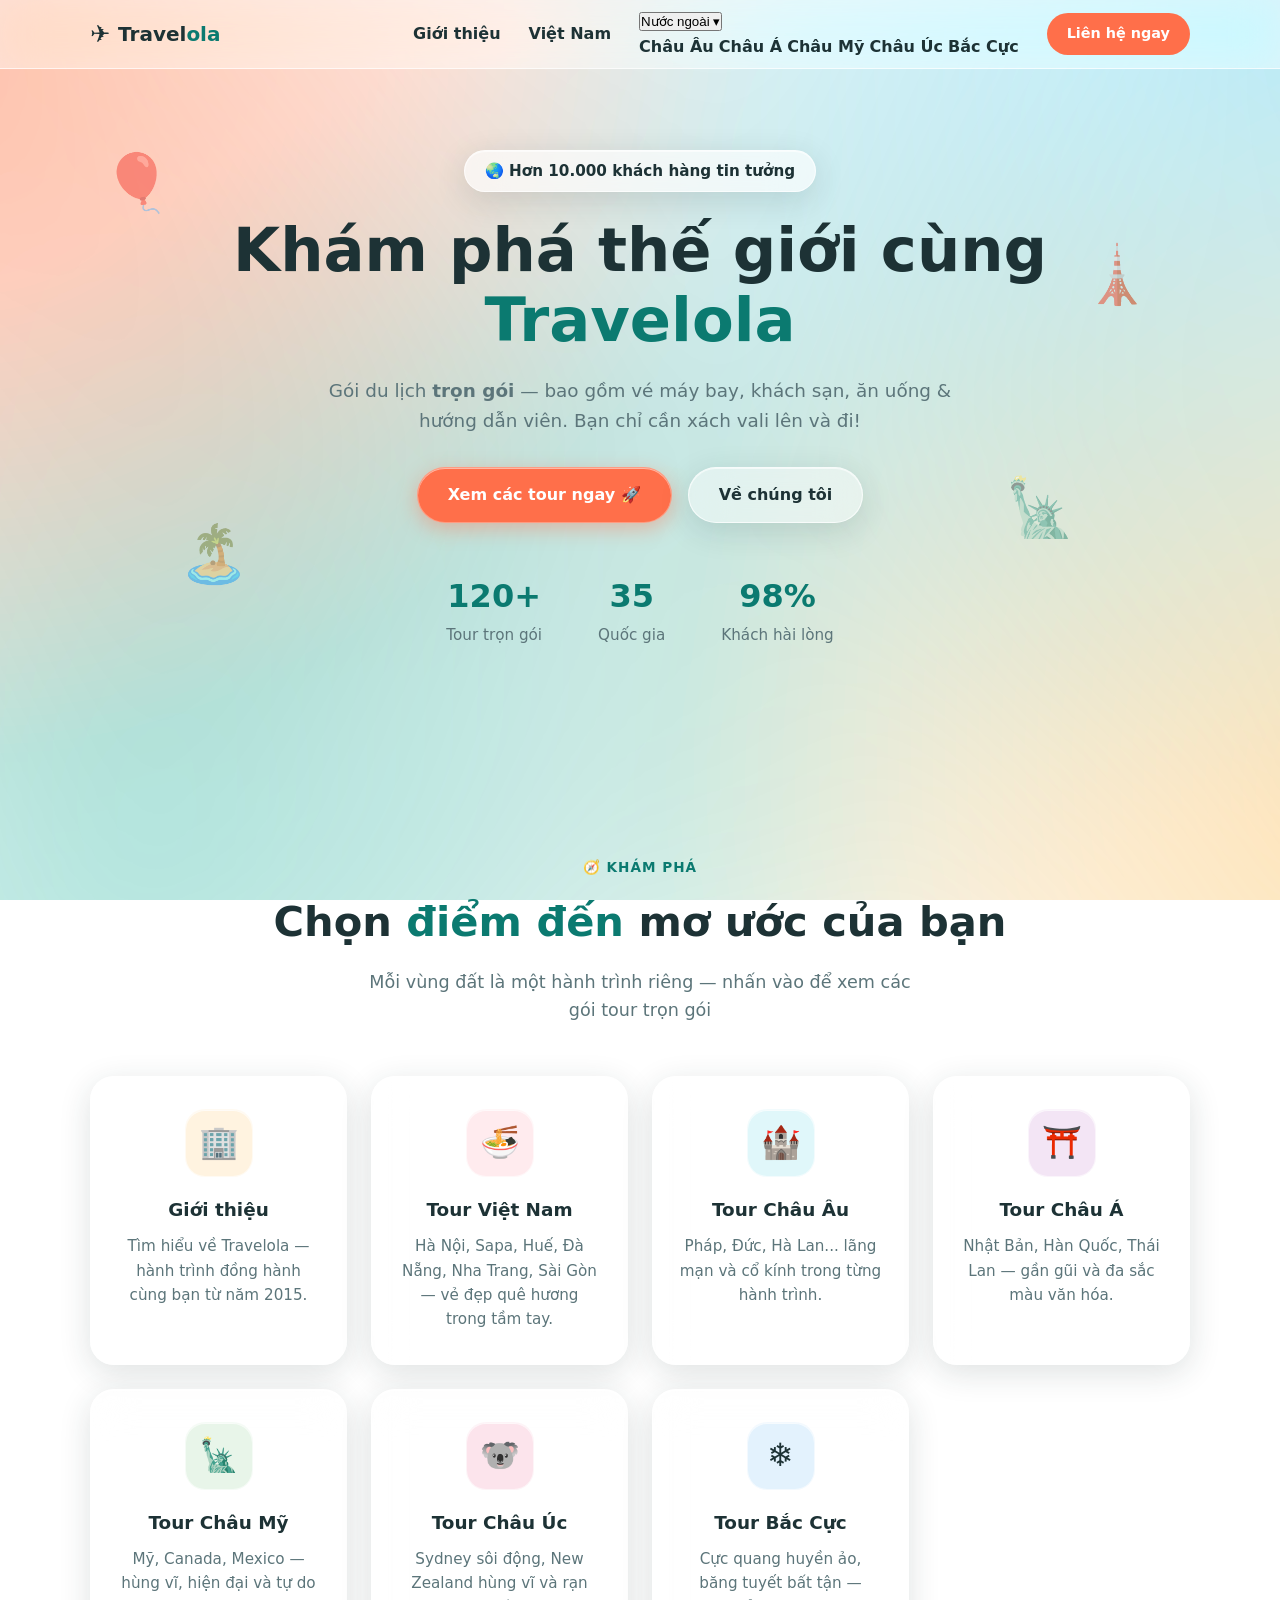
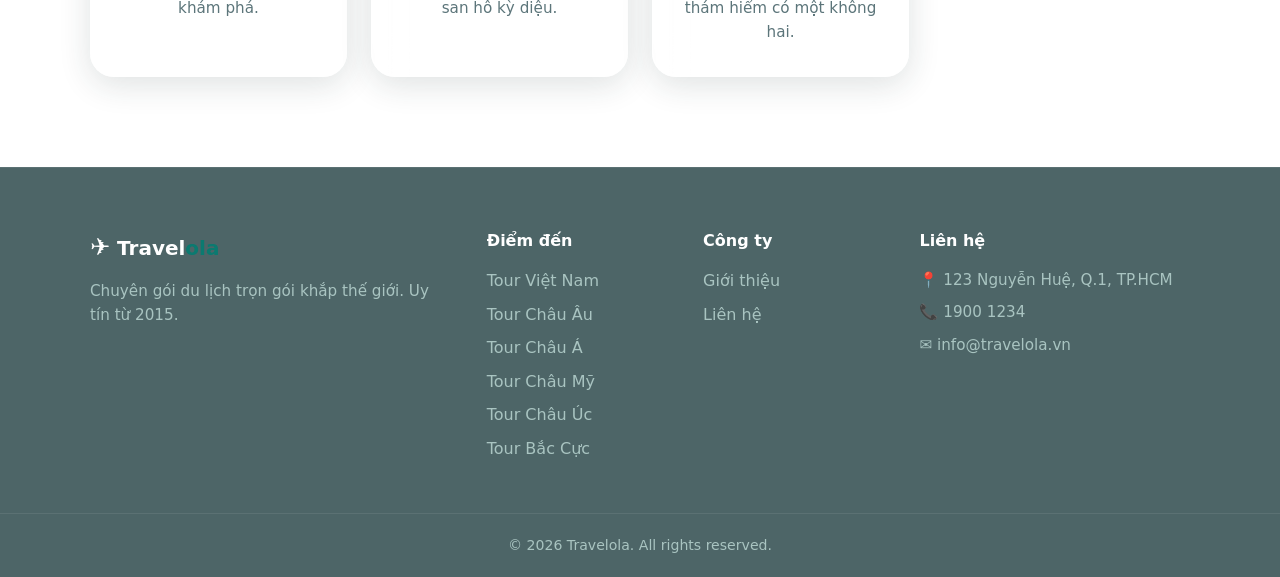
==== website/index.html @ ef99cf8d "Thay icon card điểm đến trên trang chủ Emoji cờ (🇻🇳, 🇪🇺) không hiển thị đúng trên một số hệ thống, v" ====
<!DOCTYPE html>
<html lang="vi">

<head>
  <meta charset="UTF-8">
  <meta name="viewport" content="width=device-width, initial-scale=1.0">
  <title>Travelola — Du lịch trọn gói khắp thế giới</title>
  <meta name="description"
    content="Travelola — Chuyên cung cấp các gói du lịch trọn gói Việt Nam, Châu Âu, Châu Á, Châu Mỹ, Châu Úc và Bắc Cực với giá tốt nhất.">
  <link rel="canonical" href="https://travelola.vn/">
  <link rel="icon"
    href="data:image/svg+xml,<svg xmlns='http://www.w3.org/2000/svg' viewBox='0 0 100 100'><text y='.9em' font-size='90'>✈️</text></svg>">

  <!-- Open Graph -->
  <meta property="og:type" content="website">
  <meta property="og:locale" content="vi_VN">
  <meta property="og:title" content="Travelola — Du lịch trọn gói khắp thế giới">
  <meta property="og:description"
    content="Travelola — Chuyên cung cấp các gói du lịch trọn gói Việt Nam, Châu Âu, Châu Á, Châu Mỹ, Châu Úc và Bắc Cực với giá tốt nhất.">
  <meta property="og:url" content="https://travelola.vn/">

  <!-- Twitter Card -->
  <meta name="twitter:card" content="summary">
  <meta name="twitter:title" content="Travelola — Du lịch trọn gói khắp thế giới">
  <meta name="twitter:description"
    content="Travelola — Chuyên cung cấp các gói du lịch trọn gói Việt Nam, Châu Âu, Châu Á, Châu Mỹ, Châu Úc và Bắc Cực với giá tốt nhất.">

  <link rel="stylesheet" href="css/style.css">
  <script type="application/ld+json">
  {
    "@context": "https://schema.org",
    "@type": "TravelAgency",
    "name": "Travelola",
    "url": "https://travelola.vn/",
    "telephone": "+84-1900-1234",
    "email": "info@travelola.vn",
    "address": {
      "@type": "PostalAddress",
      "streetAddress": "123 Nguyễn Huệ, Q.1",
      "addressLocality": "TP.HCM",
      "addressCountry": "VN"
    }
  }
  </script>
</head>

<body>

  <div class="liquid-bg" aria-hidden="true">
    <div class="liquid-bg-inner"></div>
  </div>

  <!-- ===== HEADER ===== -->
  <header class="header" id="header">
    <div class="container nav">
      <a href="/" class="logo">
        <span class="logo-icon">✈️</span>
        <span class="logo-text">Travel<em>ola</em></span>
      </a>
      <nav class="nav-menu" id="navMenu">
        <a href="/gioi-thieu">Giới thiệu</a>
        <a href="/viet-nam">Việt Nam</a>
        <div class="nav-dropdown">
          <button type="button" class="nav-dropdown-toggle" aria-expanded="false" aria-haspopup="true">
            Nước ngoài <span class="nav-caret" aria-hidden="true">▾</span>
          </button>
          <div class="nav-dropdown-menu">
            <a href="/chau-au">Châu Âu</a>
            <a href="/chau-a">Châu Á</a>
            <a href="/chau-my">Châu Mỹ</a>
            <a href="/chau-uc">Châu Úc</a>
            <a href="/chau-bac-cuc">Bắc Cực</a>
          </div>
        </div>
        <a href="/lien-he" class="btn btn-small">Liên hệ ngay</a>
      </nav>
      <button class="nav-toggle" id="navToggle" aria-label="Mở menu" aria-expanded="false" aria-controls="navMenu">☰</button>
    </div>
  </header>

  <!-- ===== HERO ===== -->
  <section class="hero">
    <div class="hero-decor hero-decor-1" aria-hidden="true">🎈</div>
    <div class="hero-decor hero-decor-2" aria-hidden="true">🗼</div>
    <div class="hero-decor hero-decor-3" aria-hidden="true">🏝️</div>
    <div class="hero-decor hero-decor-4" aria-hidden="true">🗽</div>
    <div class="container hero-content">
      <p class="hero-badge">🌏 Hơn 10.000 khách hàng tin tưởng</p>
      <h1>Khám phá thế giới cùng<br><span class="gradient-text">Travelola</span></h1>
      <p class="hero-sub">Gói du lịch <strong>trọn gói</strong> — bao gồm vé máy bay, khách sạn, ăn uống &amp; hướng dẫn
        viên. Bạn chỉ cần xách vali lên và đi!</p>
      <div class="hero-actions">
        <a href="/chau-au" class="btn btn-primary">Xem các tour ngay 🚀</a>
        <a href="/gioi-thieu" class="btn btn-outline">Về chúng tôi</a>
      </div>
      <div class="hero-stats">
        <div class="stat"><strong>120+</strong><span>Tour trọn gói</span></div>
        <div class="stat"><strong>35</strong><span>Quốc gia</span></div>
        <div class="stat"><strong>98%</strong><span>Khách hài lòng</span></div>
      </div>
    </div>
  </section>

  <!-- ===== ĐIỂM ĐẾN NỔI BẬT ===== -->
  <section class="section" id="diem-den">
    <div class="container">
      <p class="section-tag">🧭 Khám phá</p>
      <h2 class="section-title">Chọn <span class="gradient-text">điểm đến</span> mơ ước của bạn</h2>
      <p class="section-sub">Mỗi vùng đất là một hành trình riêng — nhấn vào để xem các gói tour trọn gói</p>

      <div class="about-grid">
        <a href="/gioi-thieu" class="about-card">
          <div class="about-icon" style="background:#fff3e0">🏢</div>
          <h3>Giới thiệu</h3>
          <p>Tìm hiểu về Travelola — hành trình đồng hành cùng bạn từ năm 2015.</p>
        </a>
        <a href="/viet-nam" class="about-card">
          <div class="about-icon" style="background:#ffebee">🍜</div>
          <h3>Tour Việt Nam</h3>
          <p>Hà Nội, Sapa, Huế, Đà Nẵng, Nha Trang, Sài Gòn — vẻ đẹp quê hương trong tầm tay.</p>
        </a>
        <a href="/chau-au" class="about-card">
          <div class="about-icon" style="background:#e0f7fa">🏰</div>
          <h3>Tour Châu Âu</h3>
          <p>Pháp, Đức, Hà Lan... lãng mạn và cổ kính trong từng hành trình.</p>
        </a>
        <a href="/chau-a" class="about-card">
          <div class="about-icon" style="background:#f3e5f5">⛩️</div>
          <h3>Tour Châu Á</h3>
          <p>Nhật Bản, Hàn Quốc, Thái Lan — gần gũi và đa sắc màu văn hóa.</p>
        </a>
        <a href="/chau-my" class="about-card">
          <div class="about-icon" style="background:#e8f5e9">🗽</div>
          <h3>Tour Châu Mỹ</h3>
          <p>Mỹ, Canada, Mexico — hùng vĩ, hiện đại và tự do khám phá.</p>
        </a>
        <a href="/chau-uc" class="about-card">
          <div class="about-icon" style="background:#fce4ec">🐨</div>
          <h3>Tour Châu Úc</h3>
          <p>Sydney sôi động, New Zealand hùng vĩ và rạn san hô kỳ diệu.</p>
        </a>
        <a href="/chau-bac-cuc" class="about-card">
          <div class="about-icon" style="background:#e3f2fd">❄️</div>
          <h3>Tour Bắc Cực</h3>
          <p>Cực quang huyền ảo, băng tuyết bất tận — thám hiểm có một không hai.</p>
        </a>
      </div>
    </div>
  </section>

  <!-- ===== FOOTER ===== -->
  <footer class="footer">
    <div class="container footer-grid">
      <div>
        <a href="/" class="logo logo-footer"><span class="logo-icon">✈️</span> Travel<em>ola</em></a>
        <p>Chuyên gói du lịch trọn gói khắp thế giới. Uy tín từ 2015.</p>
      </div>
      <div>
        <h4>Điểm đến</h4>
        <a href="/viet-nam">Tour Việt Nam</a>
        <a href="/chau-au">Tour Châu Âu</a>
        <a href="/chau-a">Tour Châu Á</a>
        <a href="/chau-my">Tour Châu Mỹ</a>
        <a href="/chau-uc">Tour Châu Úc</a>
        <a href="/chau-bac-cuc">Tour Bắc Cực</a>
      </div>
      <div>
        <h4>Công ty</h4>
        <a href="/gioi-thieu">Giới thiệu</a>
        <a href="/lien-he">Liên hệ</a>
      </div>
      <div>
        <h4>Liên hệ</h4>
        <p>📍 123 Nguyễn Huệ, Q.1, TP.HCM</p>
        <p>📞 1900 1234</p>
        <p>✉️ info@travelola.vn</p>
      </div>
    </div>
    <div class="footer-bottom">© 2026 Travelola. All rights reserved.</div>
  </footer>

  <script src="js/main.js" defer></script>
</body>

</html>
---- website/css/style.css ----
/* ===== RESET & BASE ===== */
*, *::before, *::after { box-sizing: border-box; margin: 0; padding: 0; }

:root {
  --sea: #0f9b8e;
  --sea-dark: #0b7a70;
  --sky: #4fb8d6;
  --sand: #e8ac4f;
  --coral: #ff6f4a;
  --coral-dark: #e04f2b;
  --ink: #1d3235;
  --gray: #5c757a;
  --bg: #ffffff;
  --bg-alt: #f2f8f7;
  --radius: 24px;
  --shadow: 0 8px 30px rgba(29, 50, 53, .10);
  --shadow-hover: 0 16px 40px rgba(29, 50, 53, .16);

  /* ===== LIQUID GLASS TOKENS ===== */
  --glass-bg: rgba(255, 255, 255, .45);
  --glass-bg-strong: rgba(255, 255, 255, .65);
  --glass-border: rgba(255, 255, 255, .7);
  --glass-highlight: rgba(255, 255, 255, .9);
  --glass-blur: 22px;
  --glass-shadow: 0 8px 32px rgba(29, 50, 53, .14), inset 0 1px 0 rgba(255, 255, 255, .6);
  --glass-shadow-hover: 0 20px 48px rgba(29, 50, 53, .22), inset 0 1px 0 rgba(255, 255, 255, .7);
}

html { scroll-behavior: smooth; scroll-padding-top: 80px; }

body {
  font-family: 'Segoe UI', system-ui, -apple-system, sans-serif;
  color: var(--ink);
  background: transparent;
  line-height: 1.6;
  min-height: 100vh;
}

/* Blurred liquid color field that glass panels float over */
.liquid-bg {
  position: fixed;
  inset: 0;
  z-index: -1;
  overflow: hidden;
  background: #fdfcfb;
}

.liquid-bg-inner {
  position: absolute;
  inset: -20%;
  background:
    radial-gradient(circle at 12% 18%, rgba(255, 111, 74, .38), transparent 42%),
    radial-gradient(circle at 88% 12%, rgba(79, 184, 214, .32), transparent 45%),
    radial-gradient(circle at 22% 82%, rgba(15, 155, 142, .30), transparent 45%),
    radial-gradient(circle at 92% 78%, rgba(232, 172, 79, .30), transparent 42%),
    radial-gradient(circle at 50% 50%, rgba(11, 122, 112, .16), transparent 60%);
  filter: blur(60px) saturate(160%);
  animation: liquidShift 24s ease-in-out infinite;
}

@keyframes liquidShift {
  0%, 100% { transform: scale(1) translate(0, 0); }
  50% { transform: scale(1.12) translate(-2%, 2%); }
}

.container { max-width: 1140px; margin: 0 auto; padding: 0 20px; }

img { max-width: 100%; }
a { text-decoration: none; color: inherit; }

.gradient-text {
  color: var(--sea-dark);
}

/* ===== BUTTONS ===== */
.btn {
  display: inline-block;
  padding: 14px 30px;
  border-radius: 999px;
  font-weight: 700;
  font-size: 1rem;
  transition: transform .2s, box-shadow .2s, background .2s, border-color .2s;
  cursor: pointer;
  position: relative;
}
.btn:hover { transform: translateY(-3px); }

.btn-primary {
  background: var(--coral);
  color: #fff;
  box-shadow: 0 6px 20px rgba(255, 111, 74, .4), inset 0 1px 0 rgba(255, 255, 255, .5);
  border: 1px solid rgba(255, 255, 255, .3);
}
.btn-primary:hover { background: var(--coral-dark); box-shadow: 0 10px 28px rgba(224, 79, 43, .5), inset 0 1px 0 rgba(255, 255, 255, .5); }

.btn-outline {
  border: 1px solid var(--glass-border);
  color: var(--ink);
  background: var(--glass-bg);
  backdrop-filter: blur(var(--glass-blur));
  -webkit-backdrop-filter: blur(var(--glass-blur));
  box-shadow: var(--glass-shadow);
}
.btn-outline:hover { background: var(--glass-bg-strong); box-shadow: var(--glass-shadow-hover); }

.btn-white {
  background: rgba(255, 255, 255, .75);
  color: var(--coral-dark);
  backdrop-filter: blur(var(--glass-blur));
  -webkit-backdrop-filter: blur(var(--glass-blur));
  box-shadow: var(--glass-shadow);
  border: 1px solid var(--glass-border);
}
.btn-outline-white {
  border: 1px solid rgba(255, 255, 255, .6);
  color: #fff;
  background: rgba(255, 255, 255, .12);
  backdrop-filter: blur(var(--glass-blur));
  -webkit-backdrop-filter: blur(var(--glass-blur));
}
.btn-outline-white:hover { background: rgba(255,255,255,.22); }

.btn-small { padding: 9px 20px; font-size: .9rem; }

/* ===== HEADER ===== */
.header {
  position: fixed;
  top: 0; left: 0; right: 0;
  z-index: 100;
  background: var(--glass-bg);
  backdrop-filter: blur(var(--glass-blur)) saturate(180%);
  -webkit-backdrop-filter: blur(var(--glass-blur)) saturate(180%);
  border-bottom: 1px solid var(--glass-border);
  transition: box-shadow .3s, background .3s;
}
.header.scrolled { box-shadow: var(--glass-shadow); background: var(--glass-bg-strong); }

.nav {
  display: flex;
  align-items: center;
  justify-content: space-between;
  height: 68px;
}

.logo { display: flex; align-items: center; gap: 8px; font-size: 1.25rem; font-weight: 800; }
.logo em { font-style: normal; color: var(--sea-dark); }
.logo-icon { font-size: 1.5rem; }

.nav-menu { display: flex; align-items: center; gap: 28px; }
.nav-menu a { font-weight: 600; color: var(--ink); transition: color .2s; }
.nav-menu a:hover { color: var(--coral); }
.nav-menu a.active:not(.btn) { color: var(--coral-dark); }
.nav-menu .btn { color: #fff; background: var(--coral); }
.nav-menu .btn:hover { color: #fff; background: var(--coral-dark); }
.nav-menu .btn.active { box-shadow: 0 0 0 2px rgba(255, 255, 255, .7); }

.nav-toggle {
  display: none;
  background: none;
  border: none;
  font-size: 1.6rem;
  color: var(--ink);
  cursor: pointer;
}

/* ===== HERO ===== */
.hero {
  position: relative;
  padding: 150px 0 120px;
  overflow: hidden;
  text-align: center;
}

.hero-content { position: relative; z-index: 2; }

.hero-badge {
  display: inline-block;
  background: var(--glass-bg-strong);
  backdrop-filter: blur(var(--glass-blur));
  -webkit-backdrop-filter: blur(var(--glass-blur));
  border: 1px solid var(--glass-border);
  padding: 8px 20px;
  border-radius: 999px;
  font-weight: 600;
  font-size: .95rem;
  box-shadow: var(--glass-shadow);
  margin-bottom: 24px;
}

.hero h1 { font-size: clamp(2.2rem, 5.5vw, 3.8rem); line-height: 1.15; margin-bottom: 20px; }

.hero-sub {
  font-size: 1.15rem;
  color: var(--gray);
  max-width: 640px;
  margin: 0 auto 32px;
}

.hero-actions { display: flex; gap: 16px; justify-content: center; flex-wrap: wrap; margin-bottom: 48px; }

.hero-stats {
  display: flex;
  justify-content: center;
  gap: 56px;
  flex-wrap: wrap;
}
.stat strong { display: block; font-size: 2rem; color: var(--sea-dark); }
.stat span { color: var(--gray); font-size: .95rem; }

.hero-decor {
  position: absolute;
  font-size: 3.5rem;
  opacity: .5;
  animation: float 6s ease-in-out infinite;
  user-select: none;
}
.hero-decor-1 { top: 18%; left: 8%; animation-delay: 0s; }
.hero-decor-2 { top: 30%; right: 10%; animation-delay: 1.5s; }
.hero-decor-3 { bottom: 22%; left: 14%; animation-delay: 3s; }
.hero-decor-4 { bottom: 28%; right: 16%; animation-delay: 4.5s; }

@keyframes float {
  0%, 100% { transform: translateY(0); }
  50% { transform: translateY(-18px); }
}

/* ===== SECTIONS ===== */
.section { padding: 90px 0; }
.section-alt { background: var(--bg-alt); }
.section-first { padding-top: 150px; }

.section-tag {
  text-align: center;
  font-weight: 700;
  color: var(--sea-dark);
  text-transform: uppercase;
  letter-spacing: 1px;
  font-size: .85rem;
  margin-bottom: 10px;
}

.section-title { text-align: center; font-size: clamp(1.8rem, 4vw, 2.6rem); margin-bottom: 12px; }
.section-sub { text-align: center; color: var(--gray); font-size: 1.1rem; max-width: 560px; margin: 0 auto 52px; }

/* ===== ABOUT ===== */
.about-grid {
  display: grid;
  grid-template-columns: repeat(auto-fit, minmax(240px, 1fr));
  gap: 24px;
}

.about-card {
  display: block;
  background: var(--glass-bg);
  backdrop-filter: blur(var(--glass-blur)) saturate(160%);
  -webkit-backdrop-filter: blur(var(--glass-blur)) saturate(160%);
  border: 1px solid var(--glass-border);
  border-radius: var(--radius);
  padding: 32px 26px;
  box-shadow: var(--glass-shadow);
  transition: transform .25s, box-shadow .25s, background .25s;
  text-align: center;
}
.about-card:hover { transform: translateY(-8px); box-shadow: var(--glass-shadow-hover); background: var(--glass-bg-strong); }

.about-icon {
  width: 68px; height: 68px;
  border-radius: 20px;
  display: flex;
  align-items: center;
  justify-content: center;
  font-size: 2rem;
  margin: 0 auto 18px;
  border: 1px solid rgba(255, 255, 255, .6);
  box-shadow: inset 0 1px 0 rgba(255, 255, 255, .7);
}
.about-card h3 { margin-bottom: 10px; font-size: 1.15rem; }
.about-card p { color: var(--gray); font-size: .95rem; }

/* ===== TOUR CARDS ===== */
.tour-grid {
  display: grid;
  grid-template-columns: repeat(auto-fit, minmax(290px, 1fr));
  gap: 28px;
}

.tour-card {
  background: var(--glass-bg);
  backdrop-filter: blur(var(--glass-blur)) saturate(160%);
  -webkit-backdrop-filter: blur(var(--glass-blur)) saturate(160%);
  border: 1px solid var(--glass-border);
  border-radius: var(--radius);
  overflow: hidden;
  box-shadow: var(--glass-shadow);
  transition: transform .25s, box-shadow .25s, background .25s;
  display: flex;
  flex-direction: column;
}
.tour-card:hover { transform: translateY(-8px); box-shadow: var(--glass-shadow-hover); background: var(--glass-bg-strong); }

.tour-img {
  height: 200px;
  overflow: hidden;
  background: var(--bg-alt);
}
.tour-img img {
  width: 100%;
  height: 100%;
  object-fit: cover;
  display: block;
  transition: transform .3s;
}
.tour-card:hover .tour-img img { transform: scale(1.08); }

.tour-body { padding: 24px; display: flex; flex-direction: column; flex: 1; }

.tour-meta { display: flex; gap: 8px; flex-wrap: wrap; margin-bottom: 12px; }

.chip {
  font-size: .78rem;
  font-weight: 700;
  padding: 4px 12px;
  border-radius: 999px;
  backdrop-filter: blur(8px);
  -webkit-backdrop-filter: blur(8px);
  border: 1px solid rgba(255, 255, 255, .5);
}
.chip-blue  { background: rgba(225, 245, 254, .65); color: #0277bd; }
.chip-gray  { background: rgba(236, 239, 241, .65); color: #546e7a; }
.chip-hot   { background: rgba(255, 235, 238, .65); color: #d32f2f; }
.chip-green { background: rgba(232, 245, 233, .65); color: #2e7d32; }

.tour-body h3 { font-size: 1.25rem; margin-bottom: 8px; }
.tour-body > p { color: var(--gray); font-size: .95rem; flex: 1; }

.tour-footer {
  display: flex;
  align-items: flex-end;
  justify-content: space-between;
  gap: 12px;
  margin-top: 20px;
  padding-top: 16px;
  border-top: 1px dashed #eceff1;
}

.price span { display: block; font-size: .78rem; color: var(--gray); }
.price strong { font-size: 1.25rem; color: var(--coral-dark); }

/* ===== CTA ===== */
.cta {
  position: relative;
  margin: 40px auto;
  max-width: 1140px;
  border-radius: var(--radius);
  background: linear-gradient(120deg, rgba(11, 122, 112, .92) 0%, rgba(255, 111, 74, .85) 130%);
  backdrop-filter: blur(var(--glass-blur)) saturate(160%);
  -webkit-backdrop-filter: blur(var(--glass-blur)) saturate(160%);
  border: 1px solid rgba(255, 255, 255, .4);
  box-shadow: var(--glass-shadow);
  color: #fff;
  padding: 80px 0;
  text-align: center;
}
.cta.section-first { padding-top: 150px; }
.cta h2 { font-size: clamp(1.7rem, 4vw, 2.4rem); margin-bottom: 14px; }
.cta p { font-size: 1.1rem; opacity: .95; max-width: 560px; margin: 0 auto 30px; }
.cta-actions { display: flex; gap: 16px; justify-content: center; flex-wrap: wrap; }


/* ===== CONTACT FORM ===== */
.contact-form {
  background: var(--glass-bg-strong);
  backdrop-filter: blur(var(--glass-blur)) saturate(160%);
  -webkit-backdrop-filter: blur(var(--glass-blur)) saturate(160%);
  color: var(--ink);
  text-align: left;
  max-width: 560px;
  margin: 44px auto 0;
  padding: 36px;
  border-radius: var(--radius);
  border: 1px solid rgba(255, 255, 255, .6);
  box-shadow: var(--glass-shadow);
}
.contact-form h3 { text-align: center; font-size: 1.35rem; margin-bottom: 22px; }
.form-row { display: grid; grid-template-columns: 1fr 1fr; gap: 16px; }
.form-group { margin-bottom: 16px; }
.form-group label { display: block; font-size: .9rem; font-weight: 700; margin-bottom: 6px; color: var(--gray); }
.form-group input,
.form-group textarea {
  width: 100%;
  padding: 12px 14px;
  border: 1px solid var(--glass-border);
  border-radius: 12px;
  font: inherit;
  color: var(--ink);
  background: rgba(255, 255, 255, .55);
  transition: border-color .2s, background .2s;
}
.form-group input:focus,
.form-group textarea:focus { outline: none; border-color: var(--coral); background: rgba(255, 255, 255, .85); }
.form-group textarea { resize: vertical; }
.contact-form .btn { display: block; width: 100%; text-align: center; border: none; }
.form-note { margin-top: 14px; text-align: center; font-weight: 700; min-height: 1.2em; }
.form-note.success { color: #2e7d32; }
.form-note.error { color: #c62828; }

@media (max-width: 560px) {
  .form-row { grid-template-columns: 1fr; }
  .contact-form { padding: 26px; }
}
/* ===== FOOTER ===== */
.footer {
  background: rgba(18, 50, 52, .75);
  backdrop-filter: blur(var(--glass-blur)) saturate(160%);
  -webkit-backdrop-filter: blur(var(--glass-blur)) saturate(160%);
  border-top: 1px solid rgba(255, 255, 255, .08);
  color: #a9c4c1;
  padding: 60px 0 0;
}

.footer-grid {
  display: grid;
  grid-template-columns: 2fr 1fr 1fr 1.5fr;
  gap: 36px;
  padding-bottom: 44px;
}

.footer .logo-footer { color: #fff; margin-bottom: 12px; }
.footer h4 { color: #fff; margin-bottom: 14px; font-size: 1rem; }
.footer a { display: block; margin-bottom: 8px; transition: color .2s; }
.footer a:hover { color: var(--sand); }
.footer p { font-size: .95rem; margin-bottom: 8px; }

.footer-bottom {
  border-top: 1px solid rgba(255,255,255,.08);
  text-align: center;
  padding: 20px;
  font-size: .88rem;
}

/* ===== SCROLL REVEAL ===== */
.reveal {
  opacity: 0;
  transform: translateY(28px);
  transition: opacity .6s ease, transform .6s ease;
}
.reveal.visible { opacity: 1; transform: translateY(0); }

/* ===== RESPONSIVE ===== */
@media (max-width: 820px) {
  .nav-toggle { display: block; }

  .nav-menu {
    position: absolute;
    top: 68px; left: 0; right: 0;
    background: var(--glass-bg-strong);
    backdrop-filter: blur(var(--glass-blur)) saturate(160%);
    -webkit-backdrop-filter: blur(var(--glass-blur)) saturate(160%);
    border-bottom: 1px solid var(--glass-border);
    flex-direction: column;
    padding: 24px;
    gap: 18px;
    box-shadow: var(--glass-shadow);
    display: none;
  }
  .nav-menu.open { display: flex; }

  .hero { padding: 120px 0 100px; }
  .section-first { padding-top: 120px; }
  .hero-decor { font-size: 2.2rem; }
  .hero-stats { gap: 32px; }

  .footer-grid { grid-template-columns: 1fr 1fr; }
}

@media (max-width: 520px) {
  .footer-grid { grid-template-columns: 1fr; }
  .section { padding: 64px 0; }
}
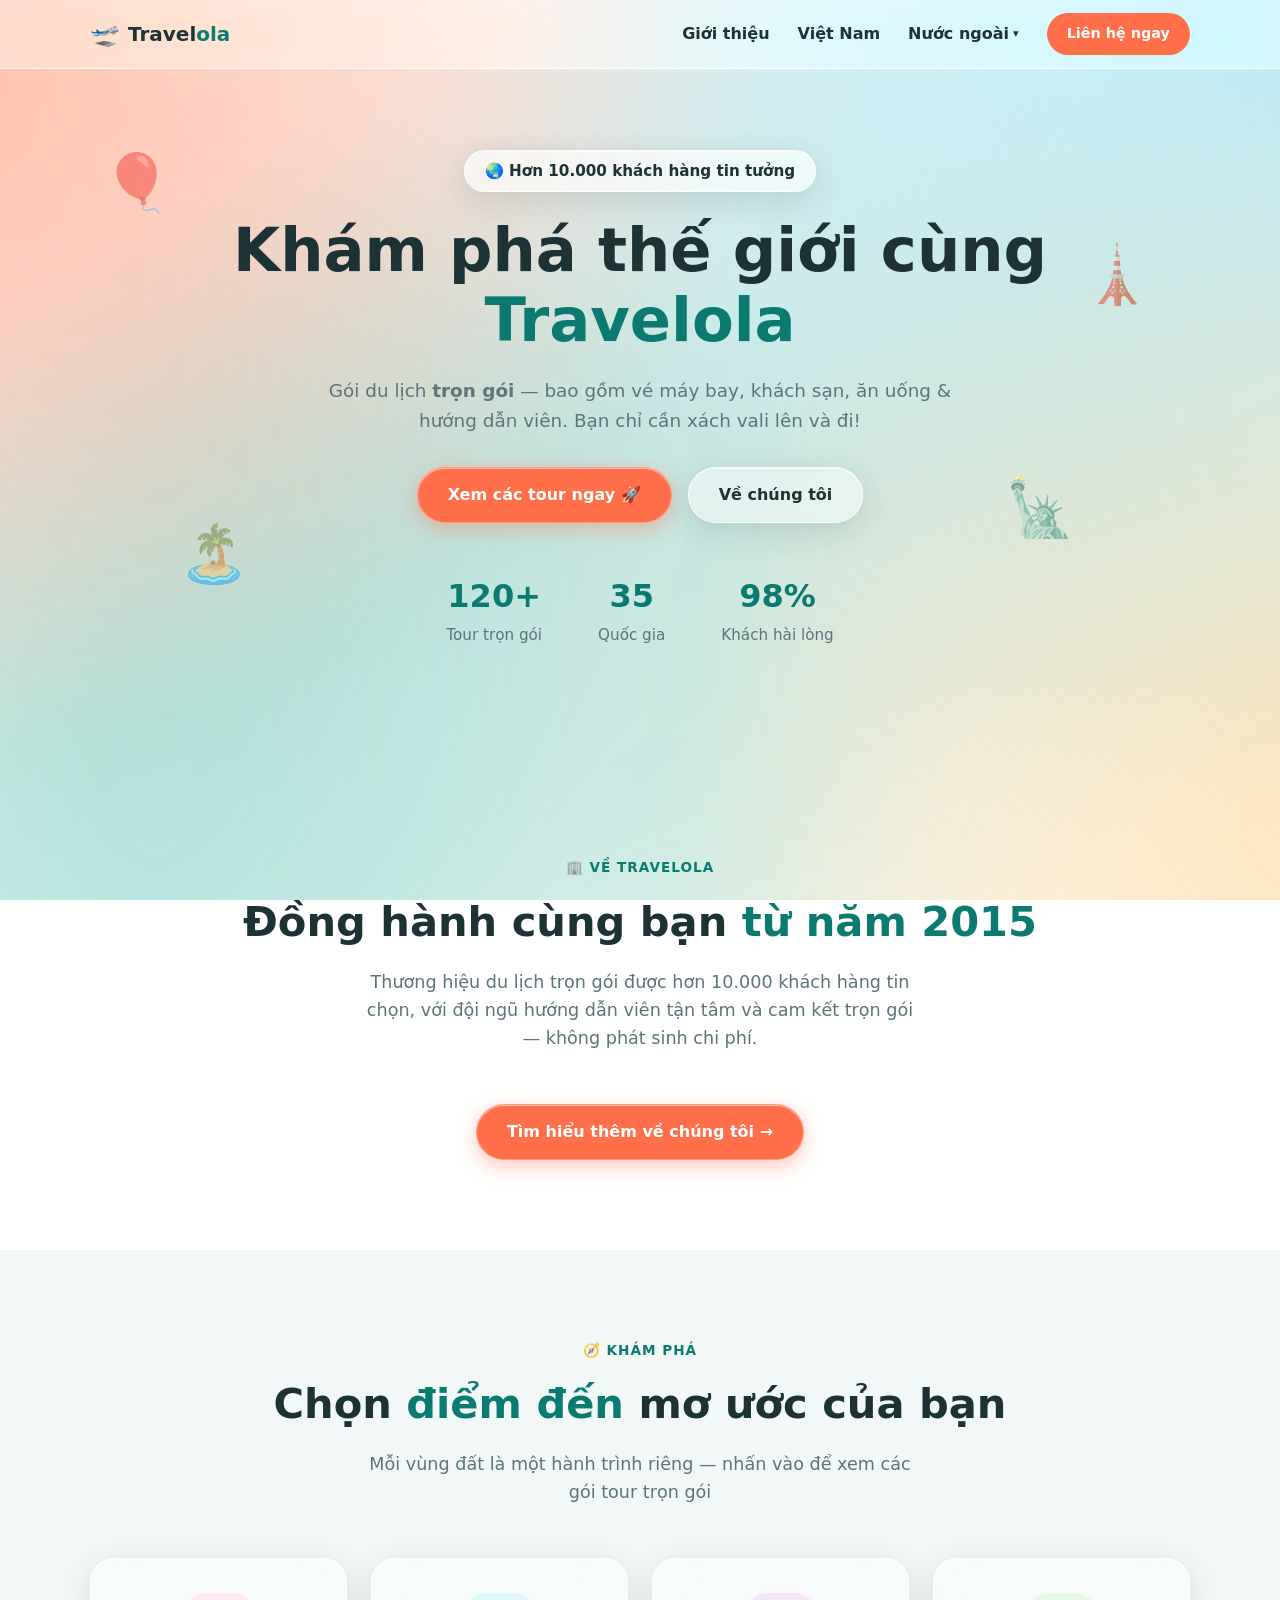
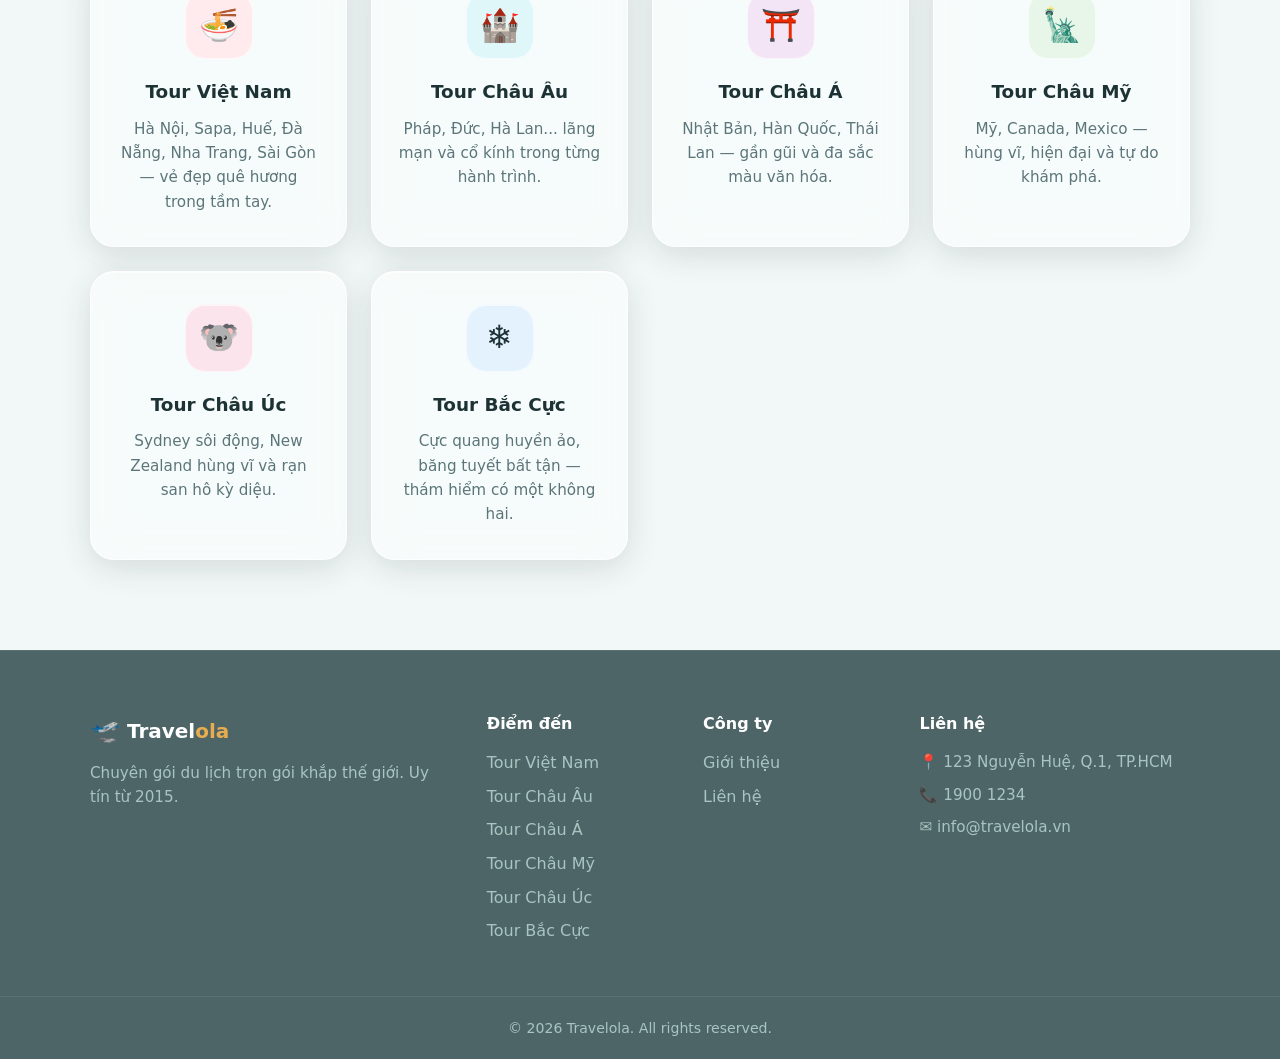
==== commit 4828c309: "Sửa theo góp ý trên bản preview - Đổi icon logo máy bay (✈️ → 🛫) trên toàn bộ header/footer - Tách "" ====
--- a/website/index.html
+++ b/website/index.html
@@ -54,7 +54,7 @@
   <header class="header" id="header">
     <div class="container nav">
       <a href="/" class="logo">
-        <span class="logo-icon">✈️</span>
+        <span class="logo-icon">🛫</span>
         <span class="logo-text">Travel<em>ola</em></span>
       </a>
       <nav class="nav-menu" id="navMenu">
@@ -101,19 +101,26 @@
     </div>
   </section>
 
+  <!-- ===== GIỚI THIỆU ===== -->
+  <section class="section" id="ve-chung-toi">
+    <div class="container">
+      <p class="section-tag">🏢 Về Travelola</p>
+      <h2 class="section-title">Đồng hành cùng bạn <span class="gradient-text">từ năm 2015</span></h2>
+      <p class="section-sub">Thương hiệu du lịch trọn gói được hơn 10.000 khách hàng tin chọn, với đội ngũ hướng dẫn viên tận tâm và cam kết trọn gói — không phát sinh chi phí.</p>
+      <div style="text-align:center">
+        <a href="/gioi-thieu" class="btn btn-primary">Tìm hiểu thêm về chúng tôi →</a>
+      </div>
+    </div>
+  </section>
+
   <!-- ===== ĐIỂM ĐẾN NỔI BẬT ===== -->
-  <section class="section" id="diem-den">
+  <section class="section section-alt" id="diem-den">
     <div class="container">
       <p class="section-tag">🧭 Khám phá</p>
       <h2 class="section-title">Chọn <span class="gradient-text">điểm đến</span> mơ ước của bạn</h2>
       <p class="section-sub">Mỗi vùng đất là một hành trình riêng — nhấn vào để xem các gói tour trọn gói</p>
 
       <div class="about-grid">
-        <a href="/gioi-thieu" class="about-card">
-          <div class="about-icon" style="background:#fff3e0">🏢</div>
-          <h3>Giới thiệu</h3>
-          <p>Tìm hiểu về Travelola — hành trình đồng hành cùng bạn từ năm 2015.</p>
-        </a>
         <a href="/viet-nam" class="about-card">
           <div class="about-icon" style="background:#ffebee">🍜</div>
           <h3>Tour Việt Nam</h3>
@@ -152,7 +159,7 @@
   <footer class="footer">
     <div class="container footer-grid">
       <div>
-        <a href="/" class="logo logo-footer"><span class="logo-icon">✈️</span> Travel<em>ola</em></a>
+        <a href="/" class="logo logo-footer"><span class="logo-icon">🛫</span> Travel<em>ola</em></a>
         <p>Chuyên gói du lịch trọn gói khắp thế giới. Uy tín từ 2015.</p>
       </div>
       <div>
--- a/website/css/style.css
+++ b/website/css/style.css
@@ -163,6 +163,53 @@
   cursor: pointer;
 }
 
+/* ===== NAV DROPDOWN (Nước ngoài) ===== */
+.nav-dropdown { position: relative; }
+
+.nav-dropdown-toggle {
+  display: flex;
+  align-items: center;
+  gap: 4px;
+  background: none;
+  border: none;
+  font: inherit;
+  font-weight: 600;
+  color: var(--ink);
+  cursor: pointer;
+  padding: 0;
+  transition: color .2s;
+}
+.nav-dropdown-toggle:hover { color: var(--coral); }
+.nav-dropdown-toggle.active { color: var(--coral-dark); }
+
+.nav-caret { font-size: .7em; transition: transform .2s; }
+.nav-dropdown:hover .nav-caret,
+.nav-dropdown.open .nav-caret { transform: rotate(180deg); }
+
+.nav-dropdown-menu {
+  display: none;
+  flex-direction: column;
+  position: absolute;
+  top: calc(100% + 16px);
+  left: 50%;
+  transform: translateX(-50%);
+  min-width: 160px;
+  background: var(--glass-bg-strong);
+  backdrop-filter: blur(var(--glass-blur)) saturate(180%);
+  -webkit-backdrop-filter: blur(var(--glass-blur)) saturate(180%);
+  border: 1px solid var(--glass-border);
+  border-radius: 16px;
+  padding: 10px;
+  gap: 4px;
+  box-shadow: var(--glass-shadow);
+  z-index: 20;
+}
+.nav-dropdown-menu a { padding: 8px 12px; border-radius: 10px; white-space: nowrap; }
+.nav-dropdown-menu a:hover { background: rgba(255, 255, 255, .6); }
+
+.nav-dropdown:hover .nav-dropdown-menu,
+.nav-dropdown.open .nav-dropdown-menu { display: flex; }
+
 /* ===== HERO ===== */
 .hero {
   position: relative;
@@ -408,6 +455,115 @@
   .form-row { grid-template-columns: 1fr; }
   .contact-form { padding: 26px; }
 }
+/* ===== TIMELINE ===== */
+.timeline {
+  position: relative;
+  max-width: 720px;
+  margin: 0 auto;
+  padding-left: 32px;
+  border-left: 2px solid var(--glass-border);
+}
+.timeline-item { position: relative; padding-bottom: 40px; }
+.timeline-item:last-child { padding-bottom: 0; }
+.timeline-dot {
+  position: absolute;
+  left: -41px;
+  top: 4px;
+  width: 18px; height: 18px;
+  border-radius: 50%;
+  background: var(--coral);
+  border: 3px solid var(--bg);
+  box-shadow: 0 0 0 2px var(--coral);
+}
+.timeline-year { font-weight: 800; color: var(--sea-dark); font-size: 1.1rem; margin-bottom: 6px; }
+.timeline-item h3 { font-size: 1.15rem; margin-bottom: 6px; }
+.timeline-item p { color: var(--gray); }
+
+/* ===== TEAM ===== */
+.team-grid { display: grid; grid-template-columns: repeat(auto-fit, minmax(220px, 1fr)); gap: 24px; }
+.team-card {
+  background: var(--glass-bg);
+  backdrop-filter: blur(var(--glass-blur)) saturate(160%);
+  -webkit-backdrop-filter: blur(var(--glass-blur)) saturate(160%);
+  border: 1px solid var(--glass-border);
+  border-radius: var(--radius);
+  padding: 28px 22px;
+  text-align: center;
+  box-shadow: var(--glass-shadow);
+  transition: transform .25s, box-shadow .25s, background .25s;
+}
+.team-card:hover { transform: translateY(-8px); box-shadow: var(--glass-shadow-hover); background: var(--glass-bg-strong); }
+.team-avatar {
+  width: 84px; height: 84px;
+  border-radius: 50%;
+  display: flex;
+  align-items: center;
+  justify-content: center;
+  font-size: 2.2rem;
+  margin: 0 auto 16px;
+  background: var(--bg-alt);
+  border: 1px solid rgba(255, 255, 255, .6);
+}
+.team-card h3 { font-size: 1.1rem; margin-bottom: 4px; }
+.team-role { color: var(--coral-dark); font-weight: 700; font-size: .9rem; margin-bottom: 10px; }
+.team-card p { color: var(--gray); font-size: .92rem; }
+
+/* ===== STEPS ===== */
+.steps { display: grid; grid-template-columns: repeat(auto-fit, minmax(220px, 1fr)); gap: 24px; }
+.step {
+  background: var(--glass-bg);
+  backdrop-filter: blur(var(--glass-blur)) saturate(160%);
+  -webkit-backdrop-filter: blur(var(--glass-blur)) saturate(160%);
+  border: 1px solid var(--glass-border);
+  border-radius: var(--radius);
+  padding: 32px 22px 26px;
+  text-align: center;
+  box-shadow: var(--glass-shadow);
+}
+.step-num {
+  width: 40px; height: 40px;
+  border-radius: 50%;
+  background: var(--coral);
+  color: #fff;
+  display: flex;
+  align-items: center;
+  justify-content: center;
+  font-weight: 800;
+  margin: 0 auto 16px;
+}
+.step h3 { font-size: 1.1rem; margin-bottom: 8px; }
+.step p { color: var(--gray); font-size: .92rem; }
+
+/* ===== TESTIMONIALS ===== */
+.testimonial-grid { display: grid; grid-template-columns: repeat(auto-fit, minmax(260px, 1fr)); gap: 24px; }
+.testimonial-card {
+  background: var(--glass-bg);
+  backdrop-filter: blur(var(--glass-blur)) saturate(160%);
+  -webkit-backdrop-filter: blur(var(--glass-blur)) saturate(160%);
+  border: 1px solid var(--glass-border);
+  border-radius: var(--radius);
+  padding: 30px 26px;
+  box-shadow: var(--glass-shadow);
+}
+.testimonial-stars { color: var(--sand); margin-bottom: 14px; letter-spacing: 2px; }
+.testimonial-quote { color: var(--ink); margin-bottom: 18px; }
+.testimonial-author { display: flex; align-items: center; gap: 12px; }
+.testimonial-avatar {
+  width: 44px; height: 44px;
+  border-radius: 50%;
+  display: flex;
+  align-items: center;
+  justify-content: center;
+  font-size: 1.3rem;
+  background: var(--bg-alt);
+  flex-shrink: 0;
+}
+.testimonial-author strong { display: block; font-size: .95rem; }
+.testimonial-author span { color: var(--gray); font-size: .85rem; }
+
+/* ===== STATS STRIP ===== */
+.stats-strip { display: flex; justify-content: center; gap: 56px; flex-wrap: wrap; }
+
 /* ===== FOOTER ===== */
 .footer {
   background: rgba(18, 50, 52, .75);
@@ -426,6 +582,7 @@
 }
 
 .footer .logo-footer { color: #fff; margin-bottom: 12px; }
+.footer .logo-footer em { color: var(--sand); }
 .footer h4 { color: #fff; margin-bottom: 14px; font-size: 1rem; }
 .footer a { display: block; margin-bottom: 8px; transition: color .2s; }
 .footer a:hover { color: var(--sand); }
@@ -465,6 +622,24 @@
   }
   .nav-menu.open { display: flex; }
 
+  .nav-dropdown { width: 100%; }
+  .nav-dropdown-toggle { width: 100%; justify-content: space-between; }
+  .nav-dropdown-menu {
+    display: none;
+    position: static;
+    transform: none;
+    width: 100%;
+    margin-top: 10px;
+    padding: 4px 0 0 14px;
+    background: transparent;
+    border: none;
+    box-shadow: none;
+    backdrop-filter: none;
+    -webkit-backdrop-filter: none;
+  }
+  .nav-dropdown:hover .nav-dropdown-menu { display: none; }
+  .nav-dropdown.open .nav-dropdown-menu { display: flex; }
+
   .hero { padding: 120px 0 100px; }
   .section-first { padding-top: 120px; }
   .hero-decor { font-size: 2.2rem; }
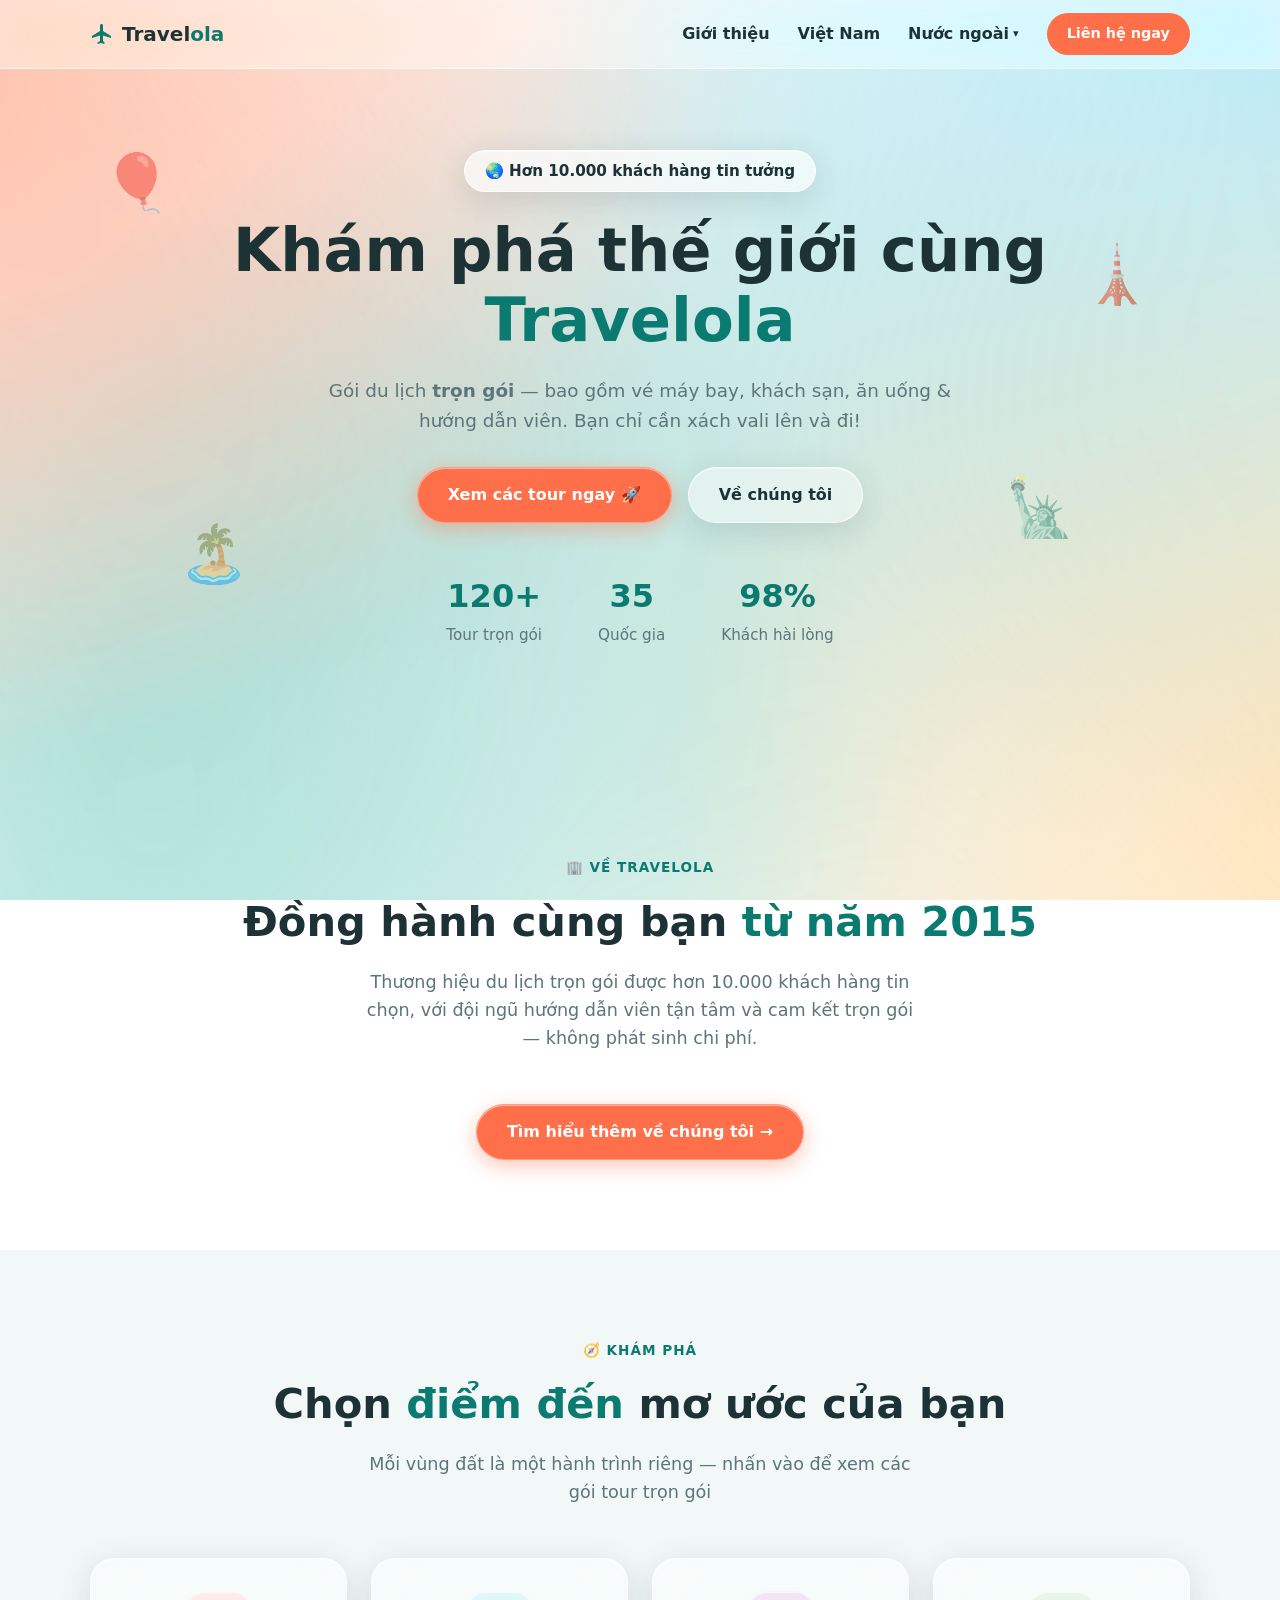
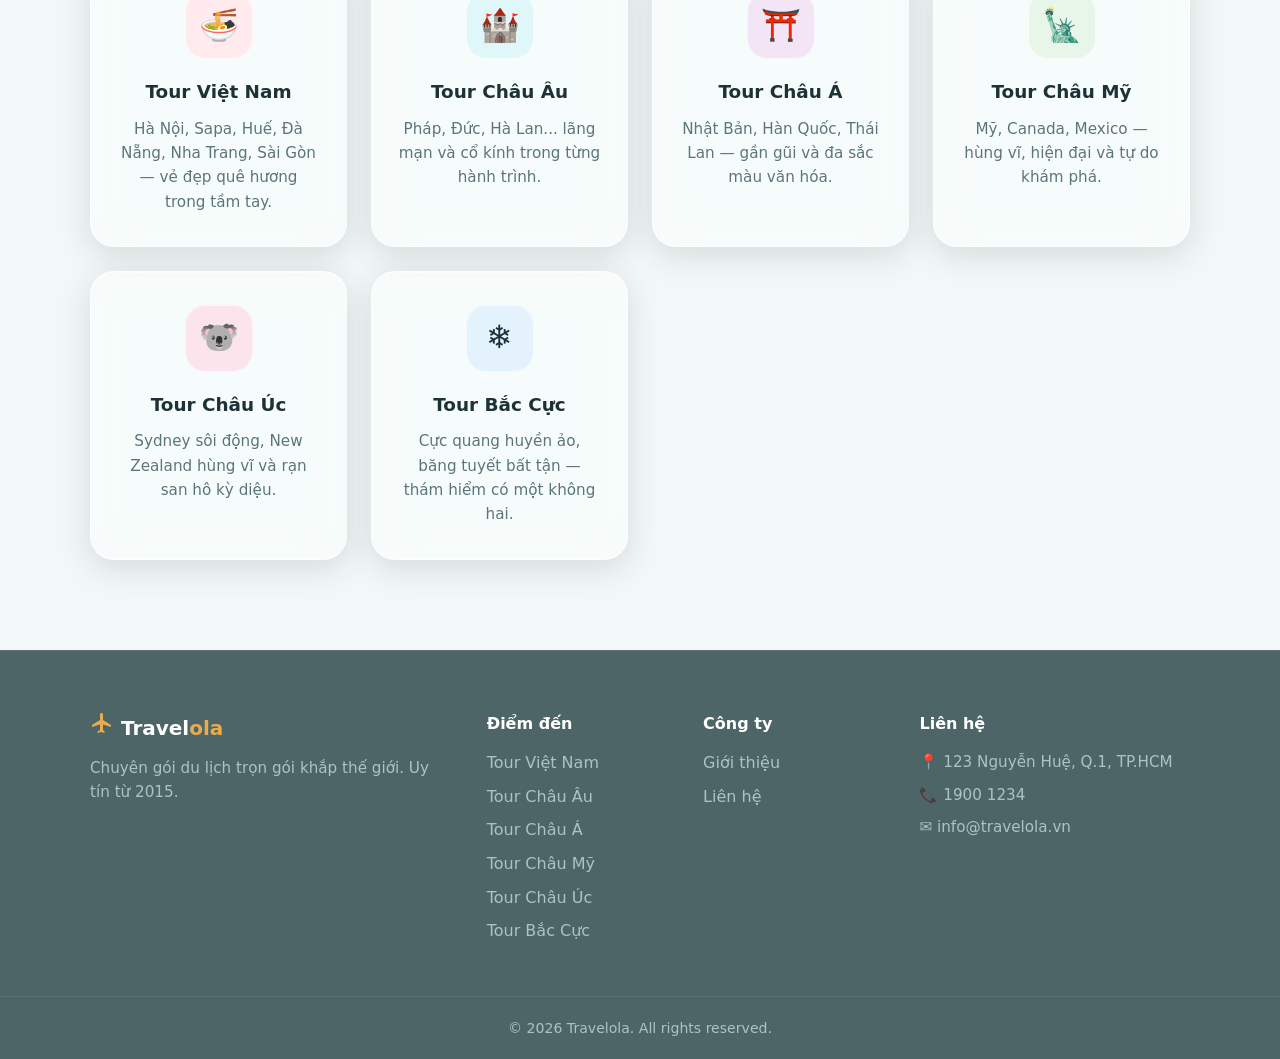
==== commit a74fa5d9: "Thay icon logo bằng SVG thay vì emoji Emoji máy bay hiển thị không nhất quán/không đẹp giữa các hệ t" ====
--- a/website/index.html
+++ b/website/index.html
@@ -9,7 +9,7 @@
     content="Travelola — Chuyên cung cấp các gói du lịch trọn gói Việt Nam, Châu Âu, Châu Á, Châu Mỹ, Châu Úc và Bắc Cực với giá tốt nhất.">
   <link rel="canonical" href="https://travelola.vn/">
   <link rel="icon"
-    href="data:image/svg+xml,<svg xmlns='http://www.w3.org/2000/svg' viewBox='0 0 100 100'><text y='.9em' font-size='90'>✈️</text></svg>">
+    href="data:image/svg+xml,<svg xmlns='http://www.w3.org/2000/svg' viewBox='0 0 24 24'><rect width='24' height='24' rx='6' fill='%230b7a70'/><path fill='white' d='M21 16v-2l-8-5V3.5c0-.83-.67-1.5-1.5-1.5S10 2.67 10 3.5V9l-8 5v2l8-2.5V19l-2.5 1.5V22l3.5-1 3.5 1v-1.5L13 19v-5.5l8 2.5z'/></svg>">
 
   <!-- Open Graph -->
   <meta property="og:type" content="website">
@@ -54,7 +54,7 @@
   <header class="header" id="header">
     <div class="container nav">
       <a href="/" class="logo">
-        <span class="logo-icon">🛫</span>
+        <span class="logo-icon" aria-hidden="true"><svg viewBox="0 0 24 24"><path d="M21 16v-2l-8-5V3.5c0-.83-.67-1.5-1.5-1.5S10 2.67 10 3.5V9l-8 5v2l8-2.5V19l-2.5 1.5V22l3.5-1 3.5 1v-1.5L13 19v-5.5l8 2.5z"/></svg></span>
         <span class="logo-text">Travel<em>ola</em></span>
       </a>
       <nav class="nav-menu" id="navMenu">
@@ -159,7 +159,7 @@
   <footer class="footer">
     <div class="container footer-grid">
       <div>
-        <a href="/" class="logo logo-footer"><span class="logo-icon">🛫</span> Travel<em>ola</em></a>
+        <a href="/" class="logo logo-footer"><span class="logo-icon" aria-hidden="true"><svg viewBox="0 0 24 24"><path d="M21 16v-2l-8-5V3.5c0-.83-.67-1.5-1.5-1.5S10 2.67 10 3.5V9l-8 5v2l8-2.5V19l-2.5 1.5V22l3.5-1 3.5 1v-1.5L13 19v-5.5l8 2.5z"/></svg></span> Travel<em>ola</em></a>
         <p>Chuyên gói du lịch trọn gói khắp thế giới. Uy tín từ 2015.</p>
       </div>
       <div>
--- a/website/css/style.css
+++ b/website/css/style.css
@@ -144,7 +144,16 @@
 
 .logo { display: flex; align-items: center; gap: 8px; font-size: 1.25rem; font-weight: 800; }
 .logo em { font-style: normal; color: var(--sea-dark); }
-.logo-icon { font-size: 1.5rem; }
+.logo-icon {
+  display: inline-flex;
+  align-items: center;
+  justify-content: center;
+  width: 24px;
+  height: 24px;
+  flex-shrink: 0;
+  color: var(--sea-dark);
+}
+.logo-icon svg { width: 100%; height: 100%; fill: currentColor; }
 
 .nav-menu { display: flex; align-items: center; gap: 28px; }
 .nav-menu a { font-weight: 600; color: var(--ink); transition: color .2s; }
@@ -582,7 +591,8 @@
 }
 
 .footer .logo-footer { color: #fff; margin-bottom: 12px; }
-.footer .logo-footer em { color: var(--sand); }
+.footer .logo-footer em,
+.footer .logo-footer .logo-icon { color: var(--sand); }
 .footer h4 { color: #fff; margin-bottom: 14px; font-size: 1rem; }
 .footer a { display: block; margin-bottom: 8px; transition: color .2s; }
 .footer a:hover { color: var(--sand); }
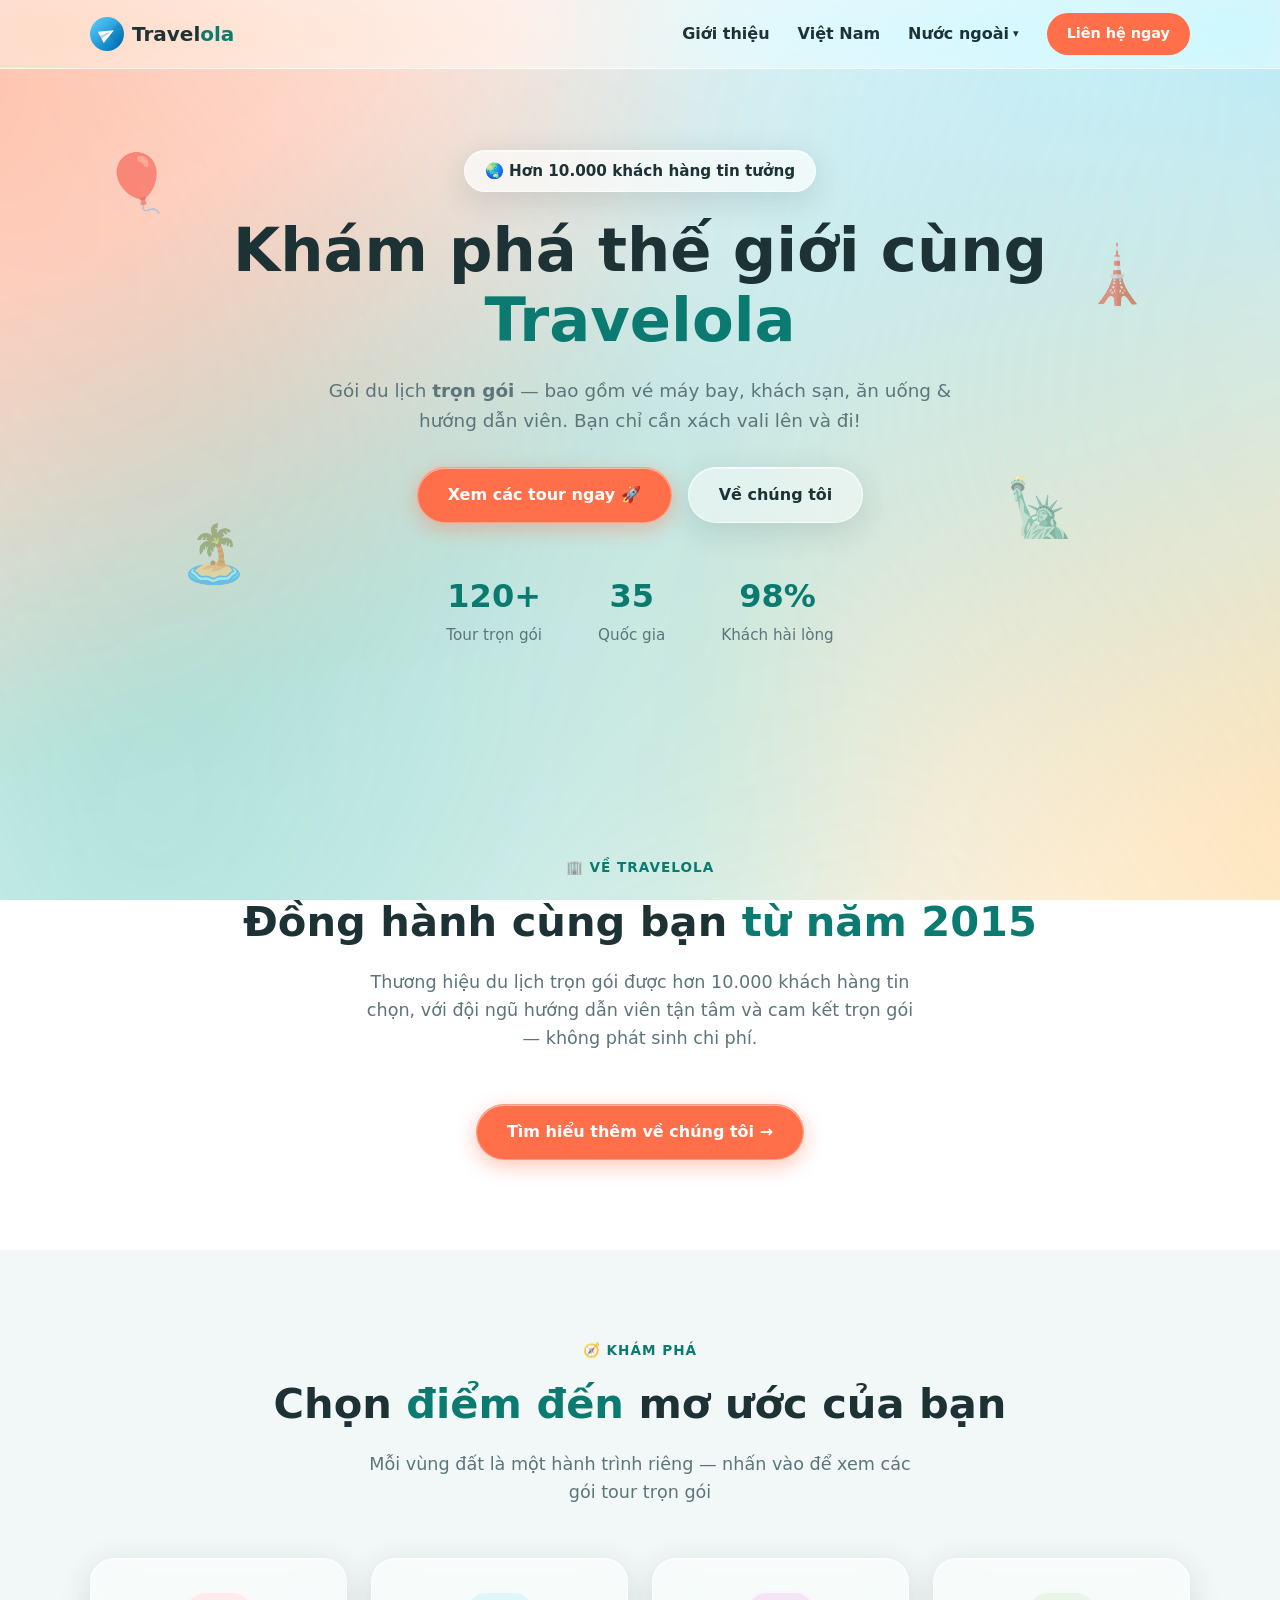
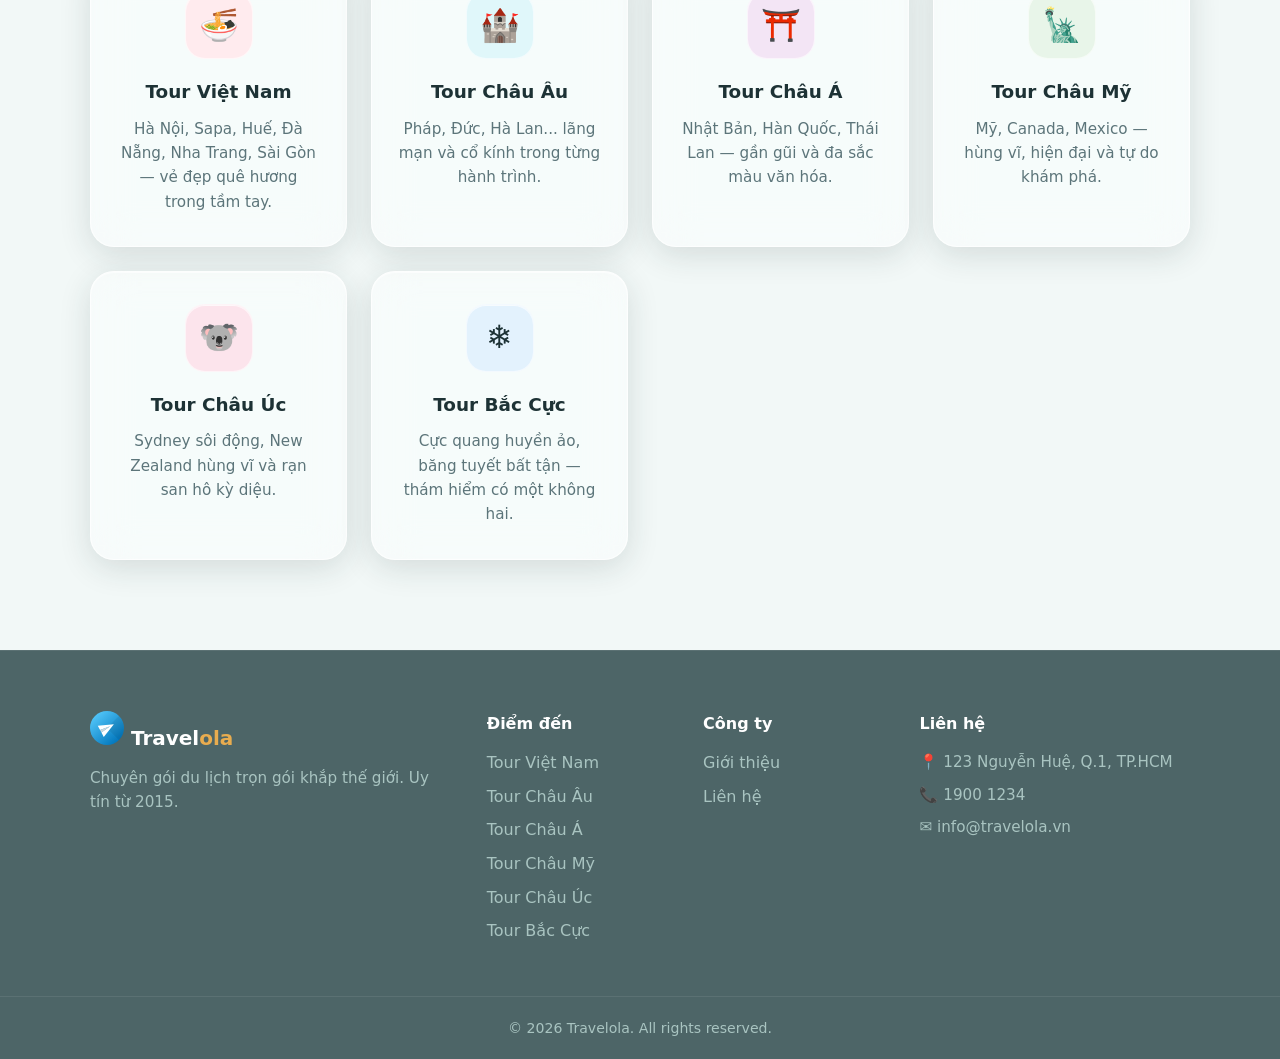
==== commit f87bf402: "Đổi logo thành icon huy hiệu tròn kiểu Material Thay icon máy bay dạng nét đơn giản bằng huy hiệu tr" ====
--- a/website/index.html
+++ b/website/index.html
@@ -9,7 +9,7 @@
     content="Travelola — Chuyên cung cấp các gói du lịch trọn gói Việt Nam, Châu Âu, Châu Á, Châu Mỹ, Châu Úc và Bắc Cực với giá tốt nhất.">
   <link rel="canonical" href="https://travelola.vn/">
   <link rel="icon"
-    href="data:image/svg+xml,<svg xmlns='http://www.w3.org/2000/svg' viewBox='0 0 24 24'><rect width='24' height='24' rx='6' fill='%230b7a70'/><path fill='white' d='M21 16v-2l-8-5V3.5c0-.83-.67-1.5-1.5-1.5S10 2.67 10 3.5V9l-8 5v2l8-2.5V19l-2.5 1.5V22l3.5-1 3.5 1v-1.5L13 19v-5.5l8 2.5z'/></svg>">
+    href="data:image/svg+xml,<svg xmlns='http://www.w3.org/2000/svg' viewBox='0 0 48 48'><circle cx='24' cy='24' r='24' fill='%230277bd'/><g transform='translate(24 24) rotate(-28) translate(-12 -12)'><path d='M2.01 21L23 12 2.01 3 2 10l15 2-15 2z' fill='white'/><path d='M2 10l15 2-15 2z' fill='%23cfd8dc'/></g></svg>">
 
   <!-- Open Graph -->
   <meta property="og:type" content="website">
@@ -54,7 +54,7 @@
   <header class="header" id="header">
     <div class="container nav">
       <a href="/" class="logo">
-        <span class="logo-icon" aria-hidden="true"><svg viewBox="0 0 24 24"><path d="M21 16v-2l-8-5V3.5c0-.83-.67-1.5-1.5-1.5S10 2.67 10 3.5V9l-8 5v2l8-2.5V19l-2.5 1.5V22l3.5-1 3.5 1v-1.5L13 19v-5.5l8 2.5z"/></svg></span>
+        <span class="logo-icon" aria-hidden="true"><svg viewBox="0 0 48 48"><defs><linearGradient id="lga" x1="8" y1="6" x2="40" y2="42" gradientUnits="userSpaceOnUse"><stop offset="0" stop-color="#4fc3f7"/><stop offset="1" stop-color="#0277bd"/></linearGradient><clipPath id="lca"><circle cx="24" cy="24" r="24"/></clipPath></defs><circle cx="24" cy="24" r="24" fill="url(#lga)"/><g clip-path="url(#lca)"><polygon points="24,24 48,0 48,48" fill="#000" opacity="0.07"/></g><g transform="translate(24 24) rotate(-28) translate(-12 -12)"><path d="M2.01 21L23 12 2.01 3 2 10l15 2-15 2z" fill="#fff"/><path d="M2 10l15 2-15 2z" fill="#cfd8dc"/></g></svg></span>
         <span class="logo-text">Travel<em>ola</em></span>
       </a>
       <nav class="nav-menu" id="navMenu">
@@ -159,7 +159,7 @@
   <footer class="footer">
     <div class="container footer-grid">
       <div>
-        <a href="/" class="logo logo-footer"><span class="logo-icon" aria-hidden="true"><svg viewBox="0 0 24 24"><path d="M21 16v-2l-8-5V3.5c0-.83-.67-1.5-1.5-1.5S10 2.67 10 3.5V9l-8 5v2l8-2.5V19l-2.5 1.5V22l3.5-1 3.5 1v-1.5L13 19v-5.5l8 2.5z"/></svg></span> Travel<em>ola</em></a>
+        <a href="/" class="logo logo-footer"><span class="logo-icon" aria-hidden="true"><svg viewBox="0 0 48 48"><defs><linearGradient id="lgb" x1="8" y1="6" x2="40" y2="42" gradientUnits="userSpaceOnUse"><stop offset="0" stop-color="#4fc3f7"/><stop offset="1" stop-color="#0277bd"/></linearGradient><clipPath id="lcb"><circle cx="24" cy="24" r="24"/></clipPath></defs><circle cx="24" cy="24" r="24" fill="url(#lgb)"/><g clip-path="url(#lcb)"><polygon points="24,24 48,0 48,48" fill="#000" opacity="0.07"/></g><g transform="translate(24 24) rotate(-28) translate(-12 -12)"><path d="M2.01 21L23 12 2.01 3 2 10l15 2-15 2z" fill="#fff"/><path d="M2 10l15 2-15 2z" fill="#cfd8dc"/></g></svg></span> Travel<em>ola</em></a>
         <p>Chuyên gói du lịch trọn gói khắp thế giới. Uy tín từ 2015.</p>
       </div>
       <div>
--- a/website/css/style.css
+++ b/website/css/style.css
@@ -148,12 +148,11 @@
   display: inline-flex;
   align-items: center;
   justify-content: center;
-  width: 24px;
-  height: 24px;
+  width: 34px;
+  height: 34px;
   flex-shrink: 0;
-  color: var(--sea-dark);
-}
-.logo-icon svg { width: 100%; height: 100%; fill: currentColor; }
+}
+.logo-icon svg { width: 100%; height: 100%; }
 
 .nav-menu { display: flex; align-items: center; gap: 28px; }
 .nav-menu a { font-weight: 600; color: var(--ink); transition: color .2s; }
@@ -591,8 +590,7 @@
 }
 
 .footer .logo-footer { color: #fff; margin-bottom: 12px; }
-.footer .logo-footer em,
-.footer .logo-footer .logo-icon { color: var(--sand); }
+.footer .logo-footer em { color: var(--sand); }
 .footer h4 { color: #fff; margin-bottom: 14px; font-size: 1rem; }
 .footer a { display: block; margin-bottom: 8px; transition: color .2s; }
 .footer a:hover { color: var(--sand); }
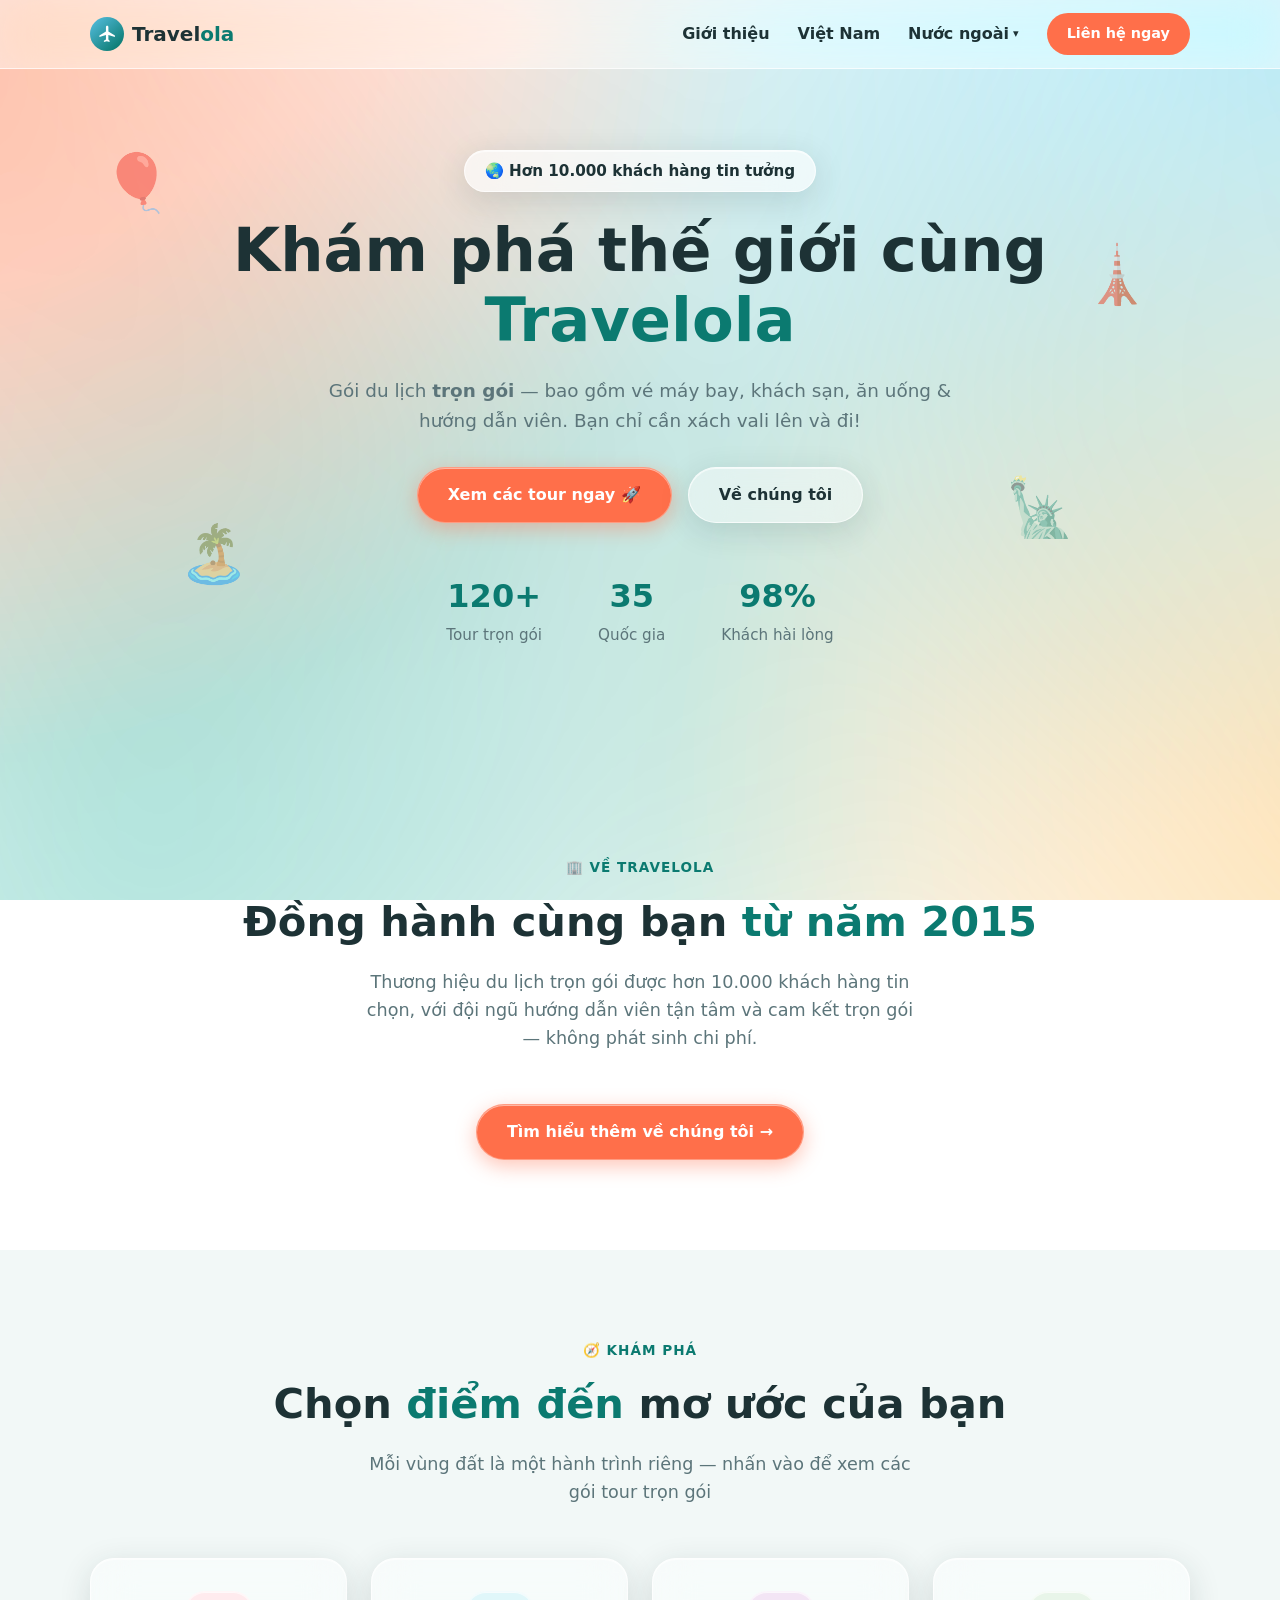
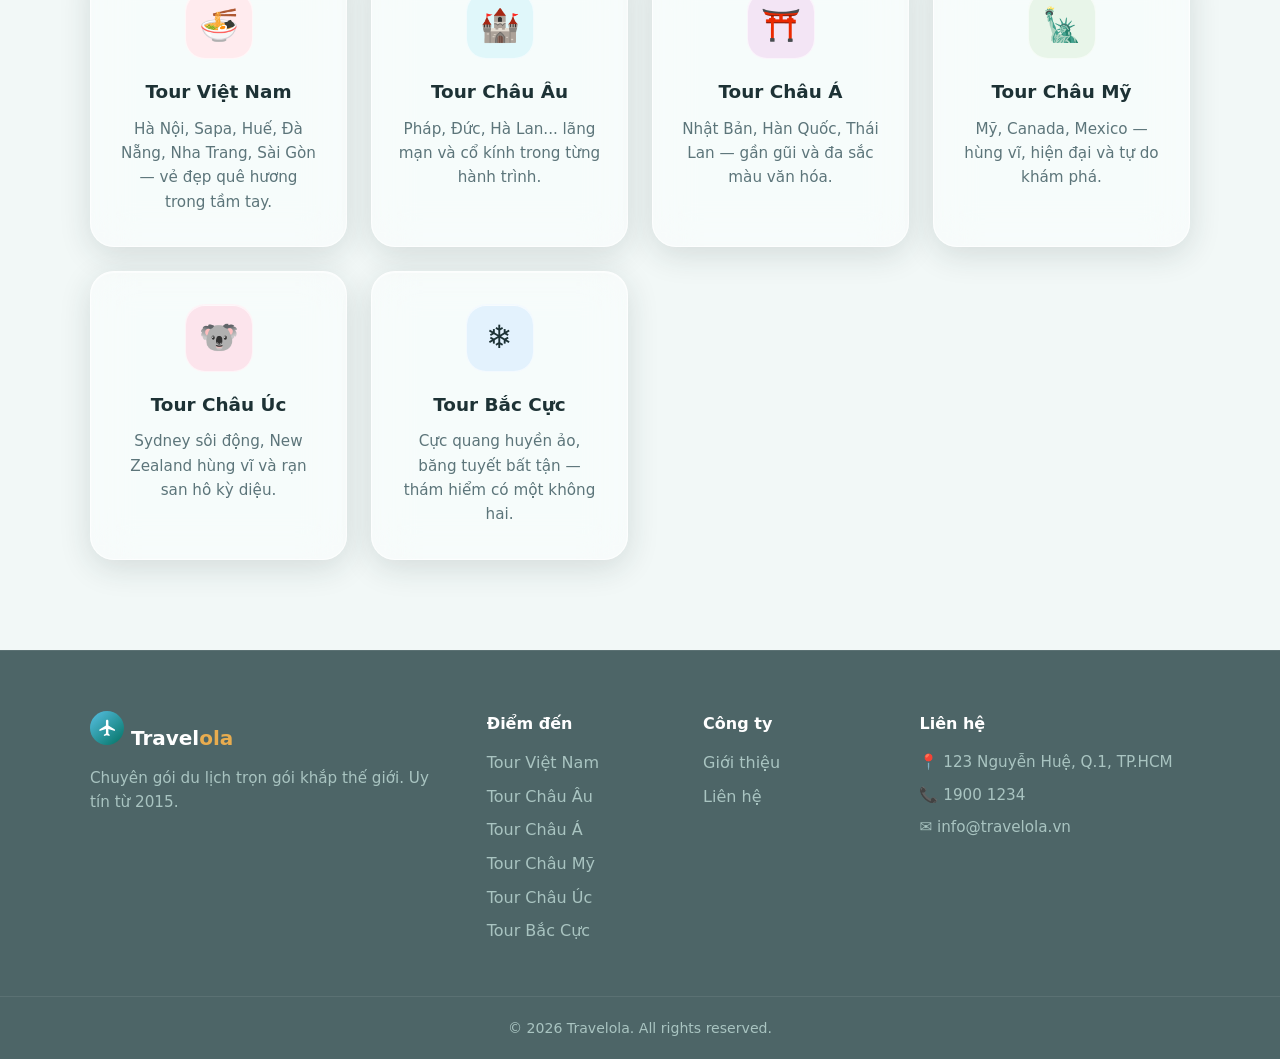
==== commit c76c4712: "Sửa lại icon logo: bỏ hình giống Telegram, dùng đúng máy bay + màu thương hiệu Bản trước dùng hình m" ====
--- a/website/index.html
+++ b/website/index.html
@@ -9,7 +9,7 @@
     content="Travelola — Chuyên cung cấp các gói du lịch trọn gói Việt Nam, Châu Âu, Châu Á, Châu Mỹ, Châu Úc và Bắc Cực với giá tốt nhất.">
   <link rel="canonical" href="https://travelola.vn/">
   <link rel="icon"
-    href="data:image/svg+xml,<svg xmlns='http://www.w3.org/2000/svg' viewBox='0 0 48 48'><circle cx='24' cy='24' r='24' fill='%230277bd'/><g transform='translate(24 24) rotate(-28) translate(-12 -12)'><path d='M2.01 21L23 12 2.01 3 2 10l15 2-15 2z' fill='white'/><path d='M2 10l15 2-15 2z' fill='%23cfd8dc'/></g></svg>">
+    href="data:image/svg+xml,<svg xmlns='http://www.w3.org/2000/svg' viewBox='0 0 48 48'><circle cx='24' cy='24' r='24' fill='%230b7a70'/><g transform='translate(11 10) scale(1.15)'><path d='M21 16v-2l-8-5V3.5c0-.83-.67-1.5-1.5-1.5S10 2.67 10 3.5V9l-8 5v2l8-2.5V19l-2.5 1.5V22l3.5-1 3.5 1v-1.5L13 19v-5.5l8 2.5z' fill='white'/></g></svg>">
 
   <!-- Open Graph -->
   <meta property="og:type" content="website">
@@ -54,7 +54,7 @@
   <header class="header" id="header">
     <div class="container nav">
       <a href="/" class="logo">
-        <span class="logo-icon" aria-hidden="true"><svg viewBox="0 0 48 48"><defs><linearGradient id="lga" x1="8" y1="6" x2="40" y2="42" gradientUnits="userSpaceOnUse"><stop offset="0" stop-color="#4fc3f7"/><stop offset="1" stop-color="#0277bd"/></linearGradient><clipPath id="lca"><circle cx="24" cy="24" r="24"/></clipPath></defs><circle cx="24" cy="24" r="24" fill="url(#lga)"/><g clip-path="url(#lca)"><polygon points="24,24 48,0 48,48" fill="#000" opacity="0.07"/></g><g transform="translate(24 24) rotate(-28) translate(-12 -12)"><path d="M2.01 21L23 12 2.01 3 2 10l15 2-15 2z" fill="#fff"/><path d="M2 10l15 2-15 2z" fill="#cfd8dc"/></g></svg></span>
+        <span class="logo-icon" aria-hidden="true"><svg viewBox="0 0 48 48"><defs><linearGradient id="lga" x1="6" y1="4" x2="42" y2="44" gradientUnits="userSpaceOnUse"><stop offset="0" stop-color="#4fb8d6"/><stop offset="1" stop-color="#0b7a70"/></linearGradient></defs><circle cx="24" cy="24" r="24" fill="url(#lga)"/><g transform="translate(11 10) scale(1.15)"><path d="M21 16v-2l-8-5V3.5c0-.83-.67-1.5-1.5-1.5S10 2.67 10 3.5V9l-8 5v2l8-2.5V19l-2.5 1.5V22l3.5-1 3.5 1v-1.5L13 19v-5.5l8 2.5z" fill="#fff"/></g></svg></span>
         <span class="logo-text">Travel<em>ola</em></span>
       </a>
       <nav class="nav-menu" id="navMenu">
@@ -159,7 +159,7 @@
   <footer class="footer">
     <div class="container footer-grid">
       <div>
-        <a href="/" class="logo logo-footer"><span class="logo-icon" aria-hidden="true"><svg viewBox="0 0 48 48"><defs><linearGradient id="lgb" x1="8" y1="6" x2="40" y2="42" gradientUnits="userSpaceOnUse"><stop offset="0" stop-color="#4fc3f7"/><stop offset="1" stop-color="#0277bd"/></linearGradient><clipPath id="lcb"><circle cx="24" cy="24" r="24"/></clipPath></defs><circle cx="24" cy="24" r="24" fill="url(#lgb)"/><g clip-path="url(#lcb)"><polygon points="24,24 48,0 48,48" fill="#000" opacity="0.07"/></g><g transform="translate(24 24) rotate(-28) translate(-12 -12)"><path d="M2.01 21L23 12 2.01 3 2 10l15 2-15 2z" fill="#fff"/><path d="M2 10l15 2-15 2z" fill="#cfd8dc"/></g></svg></span> Travel<em>ola</em></a>
+        <a href="/" class="logo logo-footer"><span class="logo-icon" aria-hidden="true"><svg viewBox="0 0 48 48"><defs><linearGradient id="lgb" x1="6" y1="4" x2="42" y2="44" gradientUnits="userSpaceOnUse"><stop offset="0" stop-color="#4fb8d6"/><stop offset="1" stop-color="#0b7a70"/></linearGradient></defs><circle cx="24" cy="24" r="24" fill="url(#lgb)"/><g transform="translate(11 10) scale(1.15)"><path d="M21 16v-2l-8-5V3.5c0-.83-.67-1.5-1.5-1.5S10 2.67 10 3.5V9l-8 5v2l8-2.5V19l-2.5 1.5V22l3.5-1 3.5 1v-1.5L13 19v-5.5l8 2.5z" fill="#fff"/></g></svg></span> Travel<em>ola</em></a>
         <p>Chuyên gói du lịch trọn gói khắp thế giới. Uy tín từ 2015.</p>
       </div>
       <div>
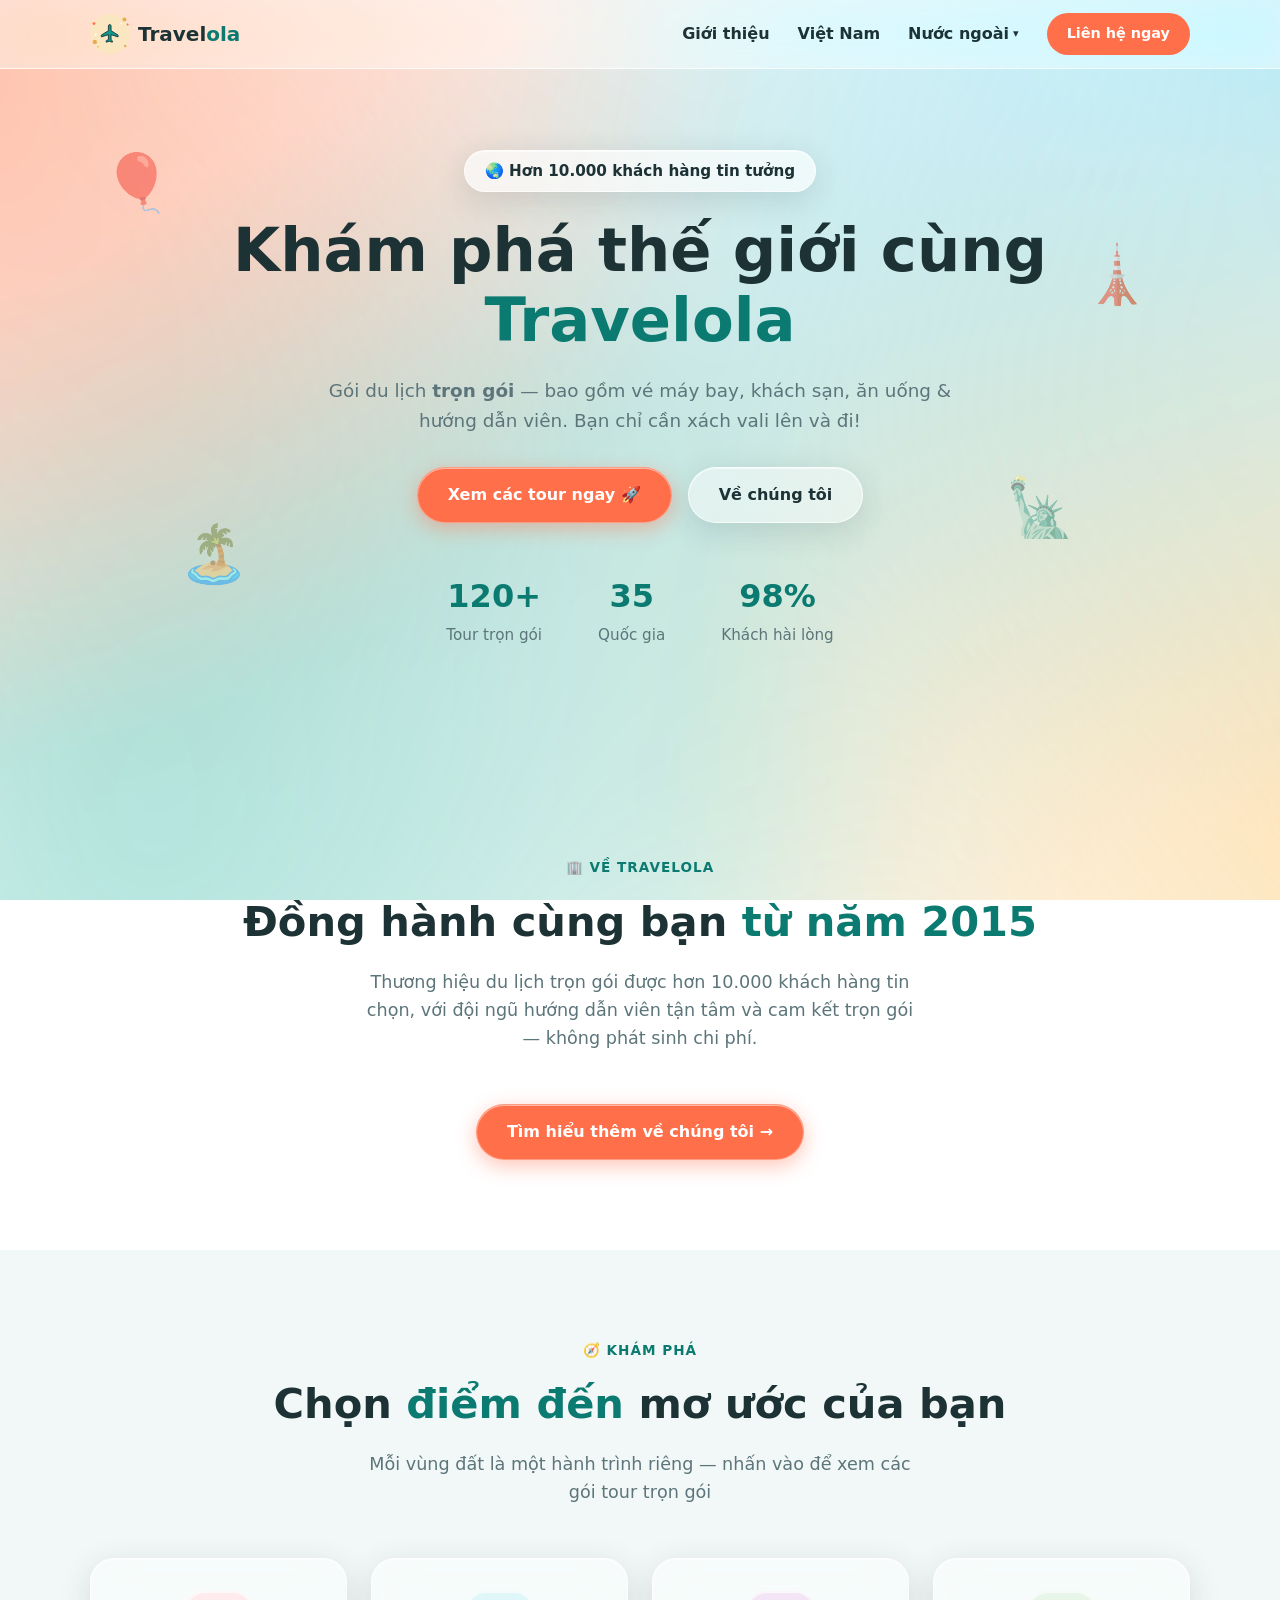
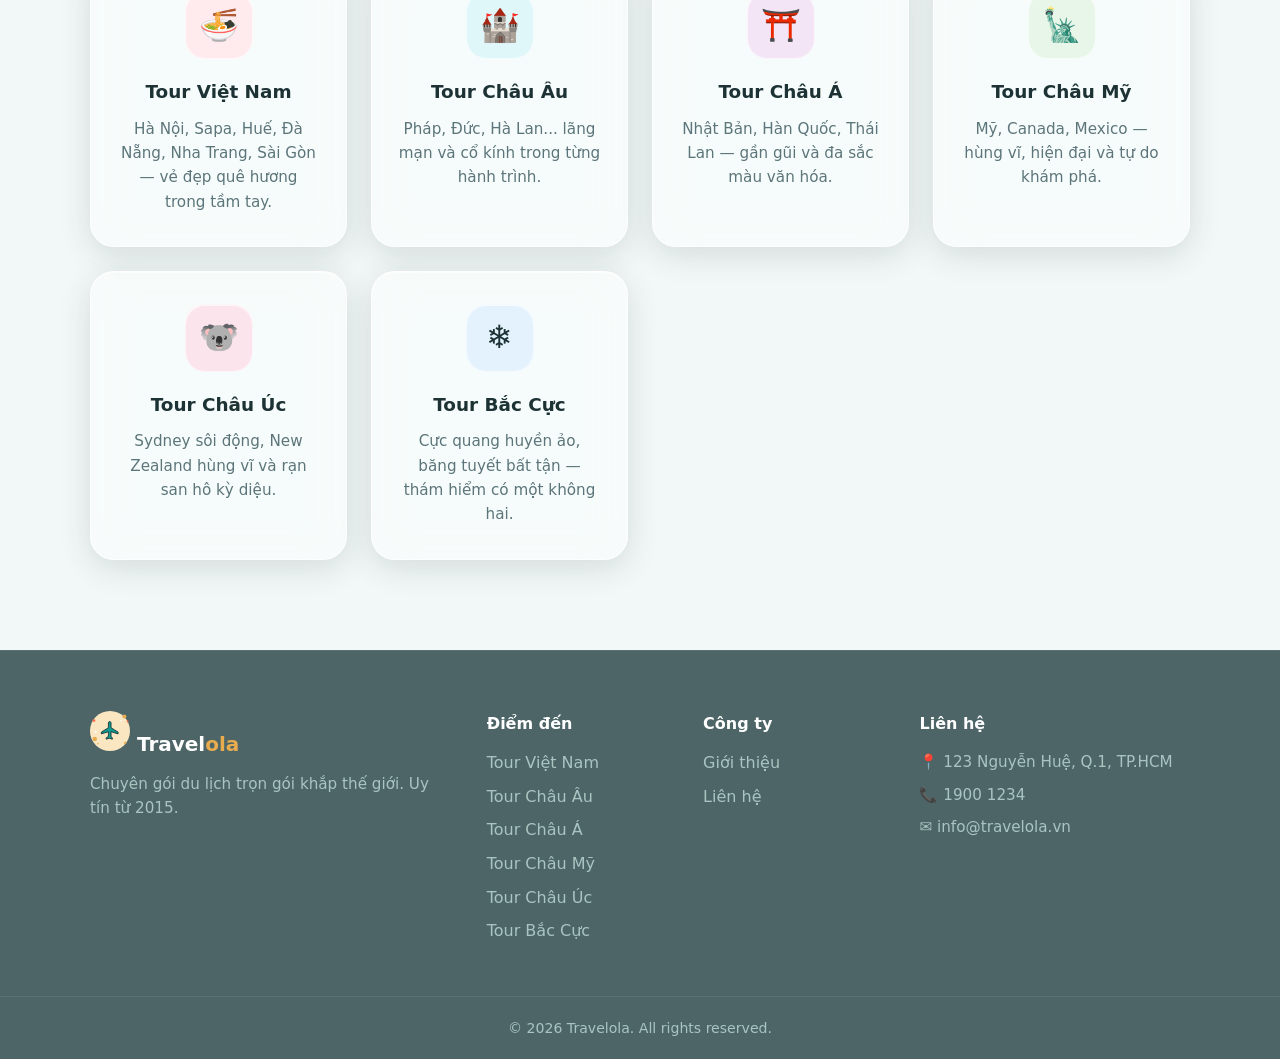
==== commit 65a6ec05: "Đổi logo sang icon huy hiệu kiểu doodle theo mẫu, màu theo thương hiệu Áp dụng phong cách icon người" ====
--- a/website/index.html
+++ b/website/index.html
@@ -9,7 +9,7 @@
     content="Travelola — Chuyên cung cấp các gói du lịch trọn gói Việt Nam, Châu Âu, Châu Á, Châu Mỹ, Châu Úc và Bắc Cực với giá tốt nhất.">
   <link rel="canonical" href="https://travelola.vn/">
   <link rel="icon"
-    href="data:image/svg+xml,<svg xmlns='http://www.w3.org/2000/svg' viewBox='0 0 48 48'><circle cx='24' cy='24' r='24' fill='%230b7a70'/><g transform='translate(11 10) scale(1.15)'><path d='M21 16v-2l-8-5V3.5c0-.83-.67-1.5-1.5-1.5S10 2.67 10 3.5V9l-8 5v2l8-2.5V19l-2.5 1.5V22l3.5-1 3.5 1v-1.5L13 19v-5.5l8 2.5z' fill='white'/></g></svg>">
+    href="data:image/svg+xml,<svg xmlns='http://www.w3.org/2000/svg' viewBox='0 0 100 100'><circle cx='50' cy='50' r='50' fill='%23fbe6c2'/><circle cx='86' cy='14' r='5' fill='%23e8ac4f'/><circle cx='94' cy='26' r='2.5' fill='%23ff6f4a'/><circle cx='10' cy='24' r='3.5' fill='%23ff6f4a'/><circle cx='12' cy='70' r='5.5' fill='%23e8ac4f'/><circle cx='20' cy='82' r='2' fill='%23e8ac4f'/><circle cx='88' cy='80' r='3' fill='%23e8ac4f'/><circle cx='14' cy='52' r='2.5' fill='white'/><circle cx='78' cy='24' r='2' fill='white'/><g transform='translate(24 22) scale(2.2)'><path d='M21 16v-2l-8-5V3.5c0-.83-.67-1.5-1.5-1.5S10 2.67 10 3.5V9l-8 5v2l8-2.5V19l-2.5 1.5V22l3.5-1 3.5 1v-1.5L13 19v-5.5l8 2.5z' fill='%230f9b8e' stroke='%231d3235' stroke-width='1' stroke-linejoin='round'/></g></svg>">
 
   <!-- Open Graph -->
   <meta property="og:type" content="website">
@@ -54,7 +54,7 @@
   <header class="header" id="header">
     <div class="container nav">
       <a href="/" class="logo">
-        <span class="logo-icon" aria-hidden="true"><svg viewBox="0 0 48 48"><defs><linearGradient id="lga" x1="6" y1="4" x2="42" y2="44" gradientUnits="userSpaceOnUse"><stop offset="0" stop-color="#4fb8d6"/><stop offset="1" stop-color="#0b7a70"/></linearGradient></defs><circle cx="24" cy="24" r="24" fill="url(#lga)"/><g transform="translate(11 10) scale(1.15)"><path d="M21 16v-2l-8-5V3.5c0-.83-.67-1.5-1.5-1.5S10 2.67 10 3.5V9l-8 5v2l8-2.5V19l-2.5 1.5V22l3.5-1 3.5 1v-1.5L13 19v-5.5l8 2.5z" fill="#fff"/></g></svg></span>
+        <span class="logo-icon" aria-hidden="true"><svg viewBox="0 0 100 100"><circle cx="50" cy="50" r="50" fill="#fbe6c2"/><circle cx="86" cy="14" r="5" fill="#e8ac4f"/><circle cx="94" cy="26" r="2.5" fill="#ff6f4a"/><circle cx="10" cy="24" r="3.5" fill="#ff6f4a"/><circle cx="12" cy="70" r="5.5" fill="#e8ac4f"/><circle cx="20" cy="82" r="2" fill="#e8ac4f"/><circle cx="88" cy="80" r="3" fill="#e8ac4f"/><circle cx="14" cy="52" r="2.5" fill="#fff"/><circle cx="78" cy="24" r="2" fill="#fff"/><g transform="translate(24 22) scale(2.2)"><path d="M21 16v-2l-8-5V3.5c0-.83-.67-1.5-1.5-1.5S10 2.67 10 3.5V9l-8 5v2l8-2.5V19l-2.5 1.5V22l3.5-1 3.5 1v-1.5L13 19v-5.5l8 2.5z" fill="#0f9b8e" stroke="#1d3235" stroke-width="1" stroke-linejoin="round"/></g></svg></span>
         <span class="logo-text">Travel<em>ola</em></span>
       </a>
       <nav class="nav-menu" id="navMenu">
@@ -159,7 +159,7 @@
   <footer class="footer">
     <div class="container footer-grid">
       <div>
-        <a href="/" class="logo logo-footer"><span class="logo-icon" aria-hidden="true"><svg viewBox="0 0 48 48"><defs><linearGradient id="lgb" x1="6" y1="4" x2="42" y2="44" gradientUnits="userSpaceOnUse"><stop offset="0" stop-color="#4fb8d6"/><stop offset="1" stop-color="#0b7a70"/></linearGradient></defs><circle cx="24" cy="24" r="24" fill="url(#lgb)"/><g transform="translate(11 10) scale(1.15)"><path d="M21 16v-2l-8-5V3.5c0-.83-.67-1.5-1.5-1.5S10 2.67 10 3.5V9l-8 5v2l8-2.5V19l-2.5 1.5V22l3.5-1 3.5 1v-1.5L13 19v-5.5l8 2.5z" fill="#fff"/></g></svg></span> Travel<em>ola</em></a>
+        <a href="/" class="logo logo-footer"><span class="logo-icon" aria-hidden="true"><svg viewBox="0 0 100 100"><circle cx="50" cy="50" r="50" fill="#fbe6c2"/><circle cx="86" cy="14" r="5" fill="#e8ac4f"/><circle cx="94" cy="26" r="2.5" fill="#ff6f4a"/><circle cx="10" cy="24" r="3.5" fill="#ff6f4a"/><circle cx="12" cy="70" r="5.5" fill="#e8ac4f"/><circle cx="20" cy="82" r="2" fill="#e8ac4f"/><circle cx="88" cy="80" r="3" fill="#e8ac4f"/><circle cx="14" cy="52" r="2.5" fill="#fff"/><circle cx="78" cy="24" r="2" fill="#fff"/><g transform="translate(24 22) scale(2.2)"><path d="M21 16v-2l-8-5V3.5c0-.83-.67-1.5-1.5-1.5S10 2.67 10 3.5V9l-8 5v2l8-2.5V19l-2.5 1.5V22l3.5-1 3.5 1v-1.5L13 19v-5.5l8 2.5z" fill="#0f9b8e" stroke="#1d3235" stroke-width="1" stroke-linejoin="round"/></g></svg></span> Travel<em>ola</em></a>
         <p>Chuyên gói du lịch trọn gói khắp thế giới. Uy tín từ 2015.</p>
       </div>
       <div>
--- a/website/css/style.css
+++ b/website/css/style.css
@@ -148,8 +148,8 @@
   display: inline-flex;
   align-items: center;
   justify-content: center;
-  width: 34px;
-  height: 34px;
+  width: 40px;
+  height: 40px;
   flex-shrink: 0;
 }
 .logo-icon svg { width: 100%; height: 100%; }
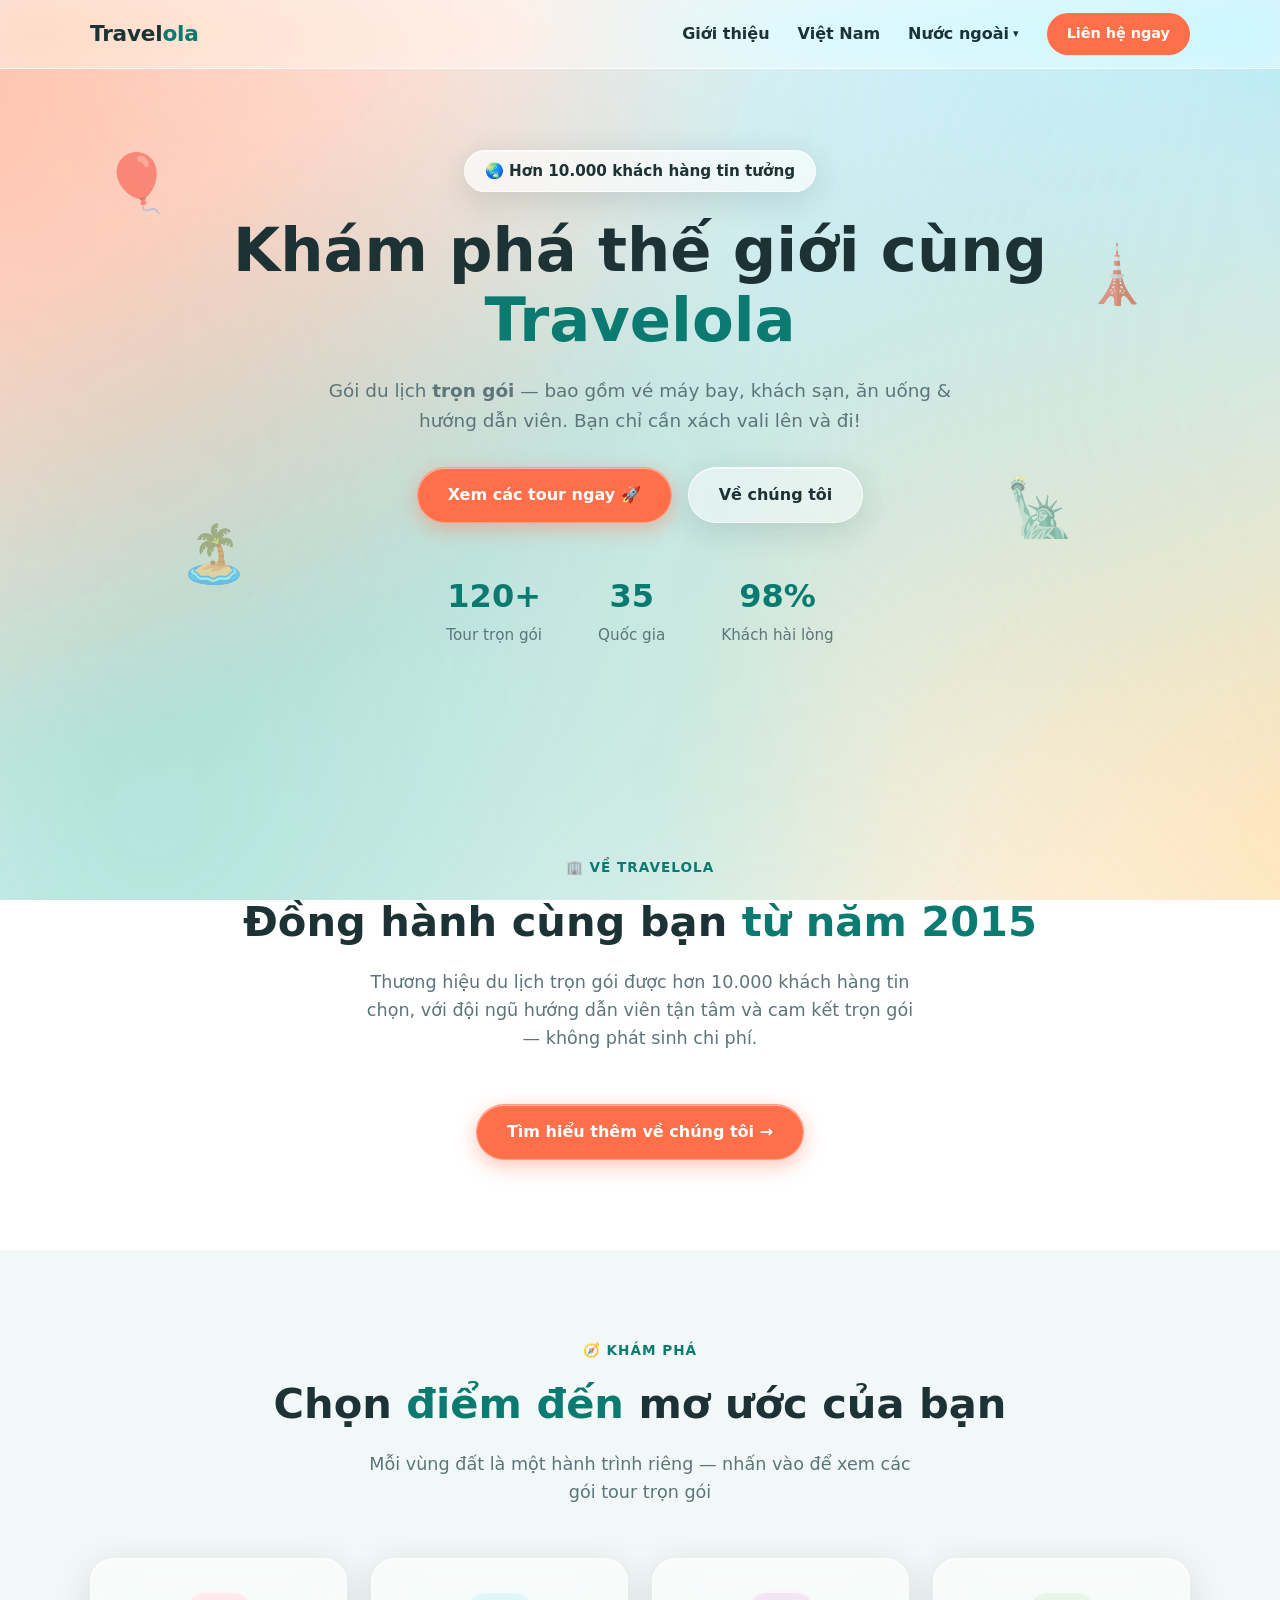
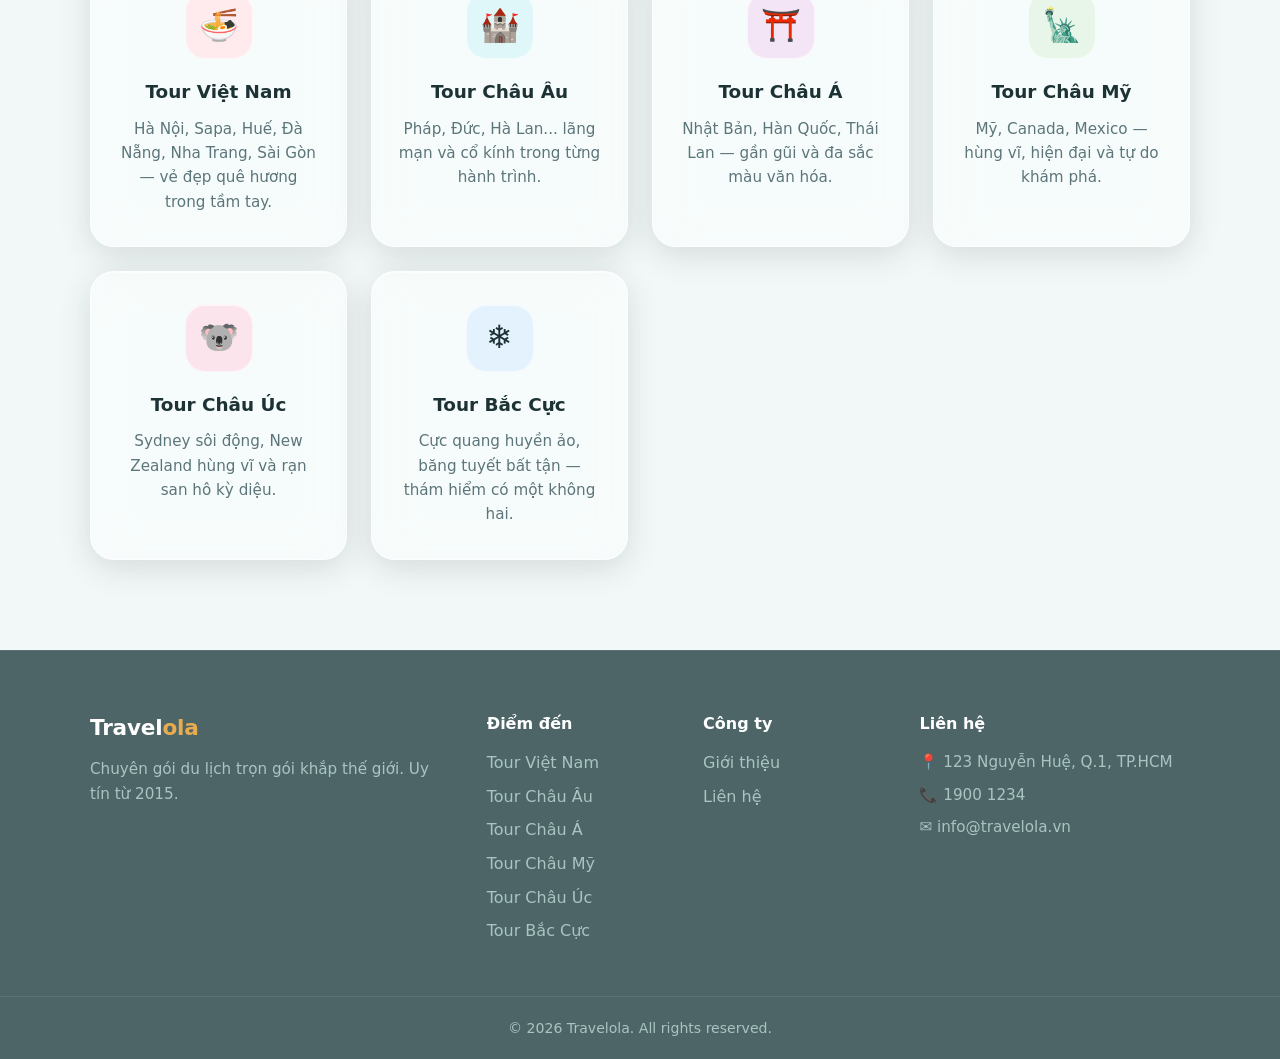
==== commit dcf720cb: "Bỏ icon logo, chỉ dùng wordmark Các phương án icon máy bay (nét, gradient, doodle) đều lệch tông với" ====
--- a/website/index.html
+++ b/website/index.html
@@ -9,7 +9,7 @@
     content="Travelola — Chuyên cung cấp các gói du lịch trọn gói Việt Nam, Châu Âu, Châu Á, Châu Mỹ, Châu Úc và Bắc Cực với giá tốt nhất.">
   <link rel="canonical" href="https://travelola.vn/">
   <link rel="icon"
-    href="data:image/svg+xml,<svg xmlns='http://www.w3.org/2000/svg' viewBox='0 0 100 100'><circle cx='50' cy='50' r='50' fill='%23fbe6c2'/><circle cx='86' cy='14' r='5' fill='%23e8ac4f'/><circle cx='94' cy='26' r='2.5' fill='%23ff6f4a'/><circle cx='10' cy='24' r='3.5' fill='%23ff6f4a'/><circle cx='12' cy='70' r='5.5' fill='%23e8ac4f'/><circle cx='20' cy='82' r='2' fill='%23e8ac4f'/><circle cx='88' cy='80' r='3' fill='%23e8ac4f'/><circle cx='14' cy='52' r='2.5' fill='white'/><circle cx='78' cy='24' r='2' fill='white'/><g transform='translate(24 22) scale(2.2)'><path d='M21 16v-2l-8-5V3.5c0-.83-.67-1.5-1.5-1.5S10 2.67 10 3.5V9l-8 5v2l8-2.5V19l-2.5 1.5V22l3.5-1 3.5 1v-1.5L13 19v-5.5l8 2.5z' fill='%230f9b8e' stroke='%231d3235' stroke-width='1' stroke-linejoin='round'/></g></svg>">
+    href="data:image/svg+xml,<svg xmlns='http://www.w3.org/2000/svg' viewBox='0 0 32 32'><rect width='32' height='32' rx='8' fill='%230b7a70'/><text x='16' y='22' font-family='Arial,Helvetica,sans-serif' font-size='18' font-weight='700' fill='white' text-anchor='middle'>T</text></svg>">
 
   <!-- Open Graph -->
   <meta property="og:type" content="website">
@@ -54,7 +54,6 @@
   <header class="header" id="header">
     <div class="container nav">
       <a href="/" class="logo">
-        <span class="logo-icon" aria-hidden="true"><svg viewBox="0 0 100 100"><circle cx="50" cy="50" r="50" fill="#fbe6c2"/><circle cx="86" cy="14" r="5" fill="#e8ac4f"/><circle cx="94" cy="26" r="2.5" fill="#ff6f4a"/><circle cx="10" cy="24" r="3.5" fill="#ff6f4a"/><circle cx="12" cy="70" r="5.5" fill="#e8ac4f"/><circle cx="20" cy="82" r="2" fill="#e8ac4f"/><circle cx="88" cy="80" r="3" fill="#e8ac4f"/><circle cx="14" cy="52" r="2.5" fill="#fff"/><circle cx="78" cy="24" r="2" fill="#fff"/><g transform="translate(24 22) scale(2.2)"><path d="M21 16v-2l-8-5V3.5c0-.83-.67-1.5-1.5-1.5S10 2.67 10 3.5V9l-8 5v2l8-2.5V19l-2.5 1.5V22l3.5-1 3.5 1v-1.5L13 19v-5.5l8 2.5z" fill="#0f9b8e" stroke="#1d3235" stroke-width="1" stroke-linejoin="round"/></g></svg></span>
         <span class="logo-text">Travel<em>ola</em></span>
       </a>
       <nav class="nav-menu" id="navMenu">
@@ -159,7 +158,7 @@
   <footer class="footer">
     <div class="container footer-grid">
       <div>
-        <a href="/" class="logo logo-footer"><span class="logo-icon" aria-hidden="true"><svg viewBox="0 0 100 100"><circle cx="50" cy="50" r="50" fill="#fbe6c2"/><circle cx="86" cy="14" r="5" fill="#e8ac4f"/><circle cx="94" cy="26" r="2.5" fill="#ff6f4a"/><circle cx="10" cy="24" r="3.5" fill="#ff6f4a"/><circle cx="12" cy="70" r="5.5" fill="#e8ac4f"/><circle cx="20" cy="82" r="2" fill="#e8ac4f"/><circle cx="88" cy="80" r="3" fill="#e8ac4f"/><circle cx="14" cy="52" r="2.5" fill="#fff"/><circle cx="78" cy="24" r="2" fill="#fff"/><g transform="translate(24 22) scale(2.2)"><path d="M21 16v-2l-8-5V3.5c0-.83-.67-1.5-1.5-1.5S10 2.67 10 3.5V9l-8 5v2l8-2.5V19l-2.5 1.5V22l3.5-1 3.5 1v-1.5L13 19v-5.5l8 2.5z" fill="#0f9b8e" stroke="#1d3235" stroke-width="1" stroke-linejoin="round"/></g></svg></span> Travel<em>ola</em></a>
+        <a href="/" class="logo logo-footer">Travel<em>ola</em></a>
         <p>Chuyên gói du lịch trọn gói khắp thế giới. Uy tín từ 2015.</p>
       </div>
       <div>
--- a/website/css/style.css
+++ b/website/css/style.css
@@ -142,17 +142,8 @@
   height: 68px;
 }
 
-.logo { display: flex; align-items: center; gap: 8px; font-size: 1.25rem; font-weight: 800; }
+.logo { display: flex; align-items: center; font-size: 1.35rem; font-weight: 800; letter-spacing: -.01em; }
 .logo em { font-style: normal; color: var(--sea-dark); }
-.logo-icon {
-  display: inline-flex;
-  align-items: center;
-  justify-content: center;
-  width: 40px;
-  height: 40px;
-  flex-shrink: 0;
-}
-.logo-icon svg { width: 100%; height: 100%; }
 
 .nav-menu { display: flex; align-items: center; gap: 28px; }
 .nav-menu a { font-weight: 600; color: var(--ink); transition: color .2s; }
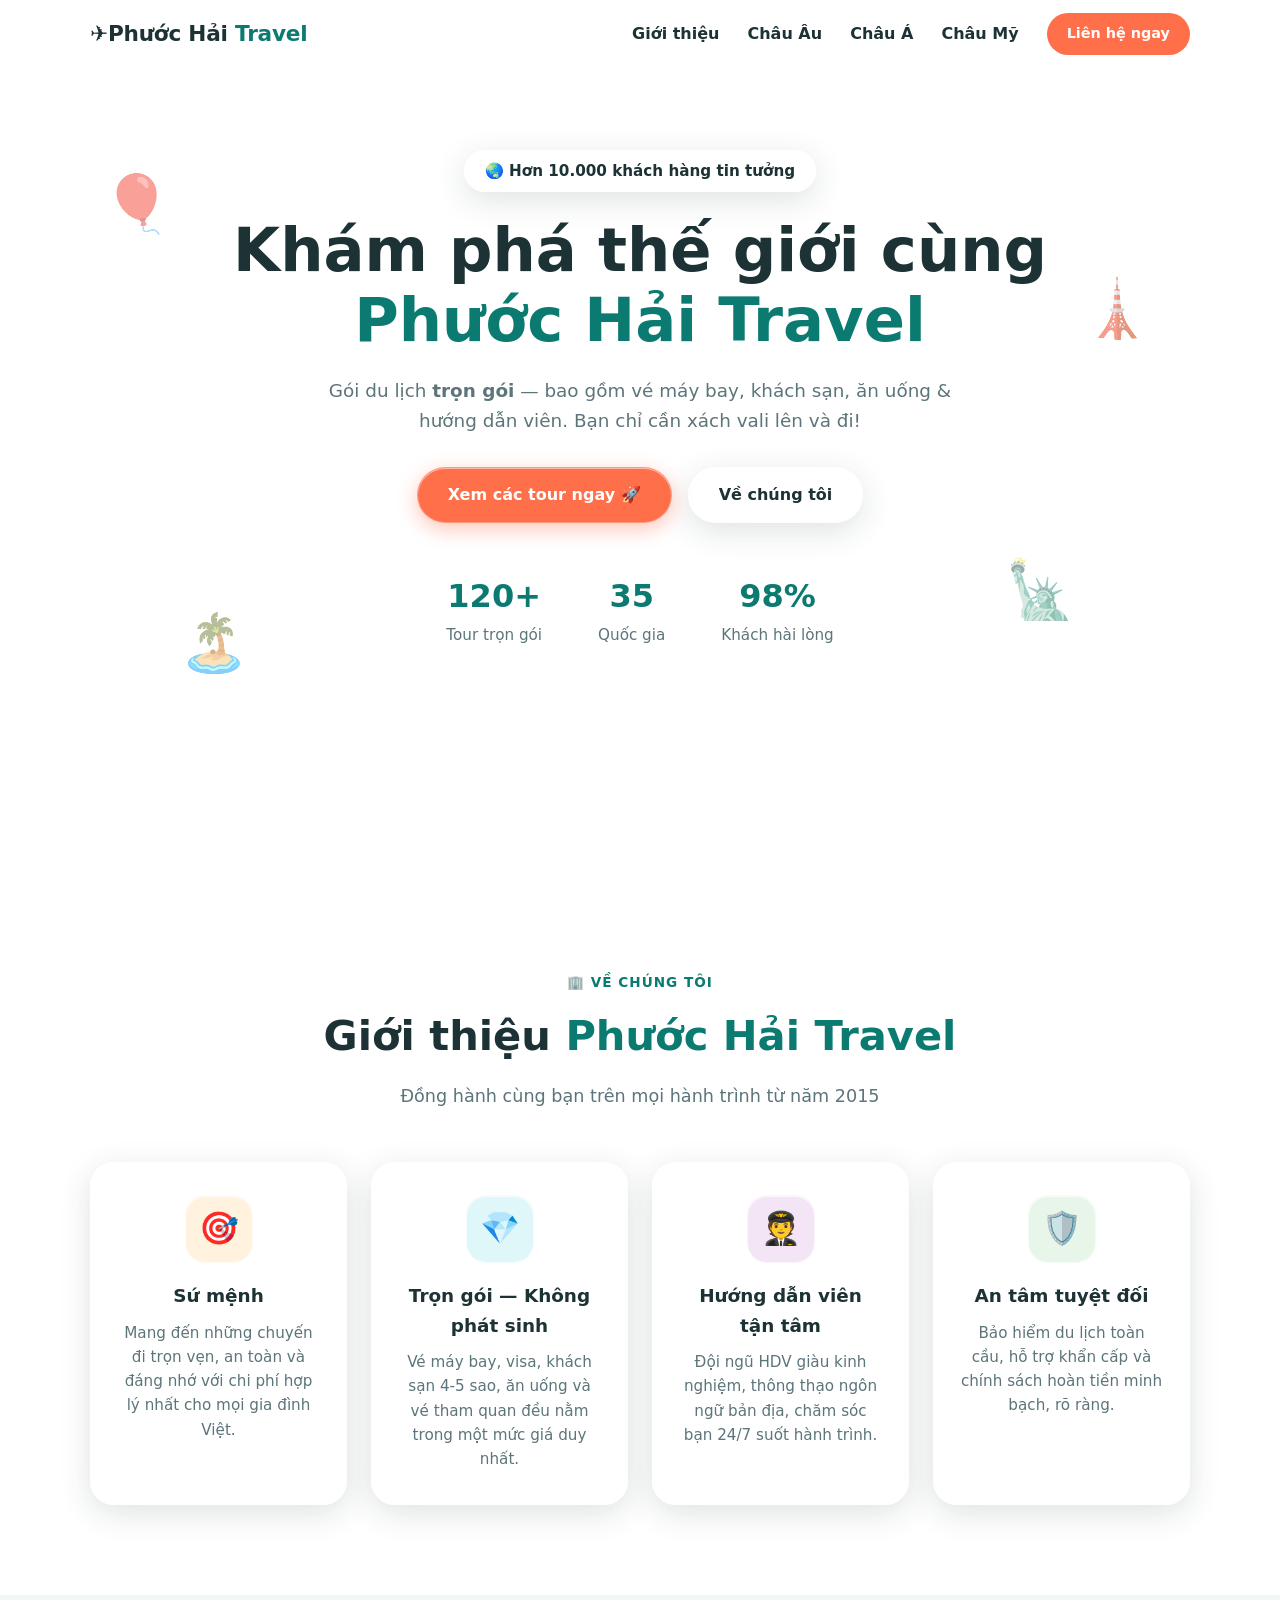
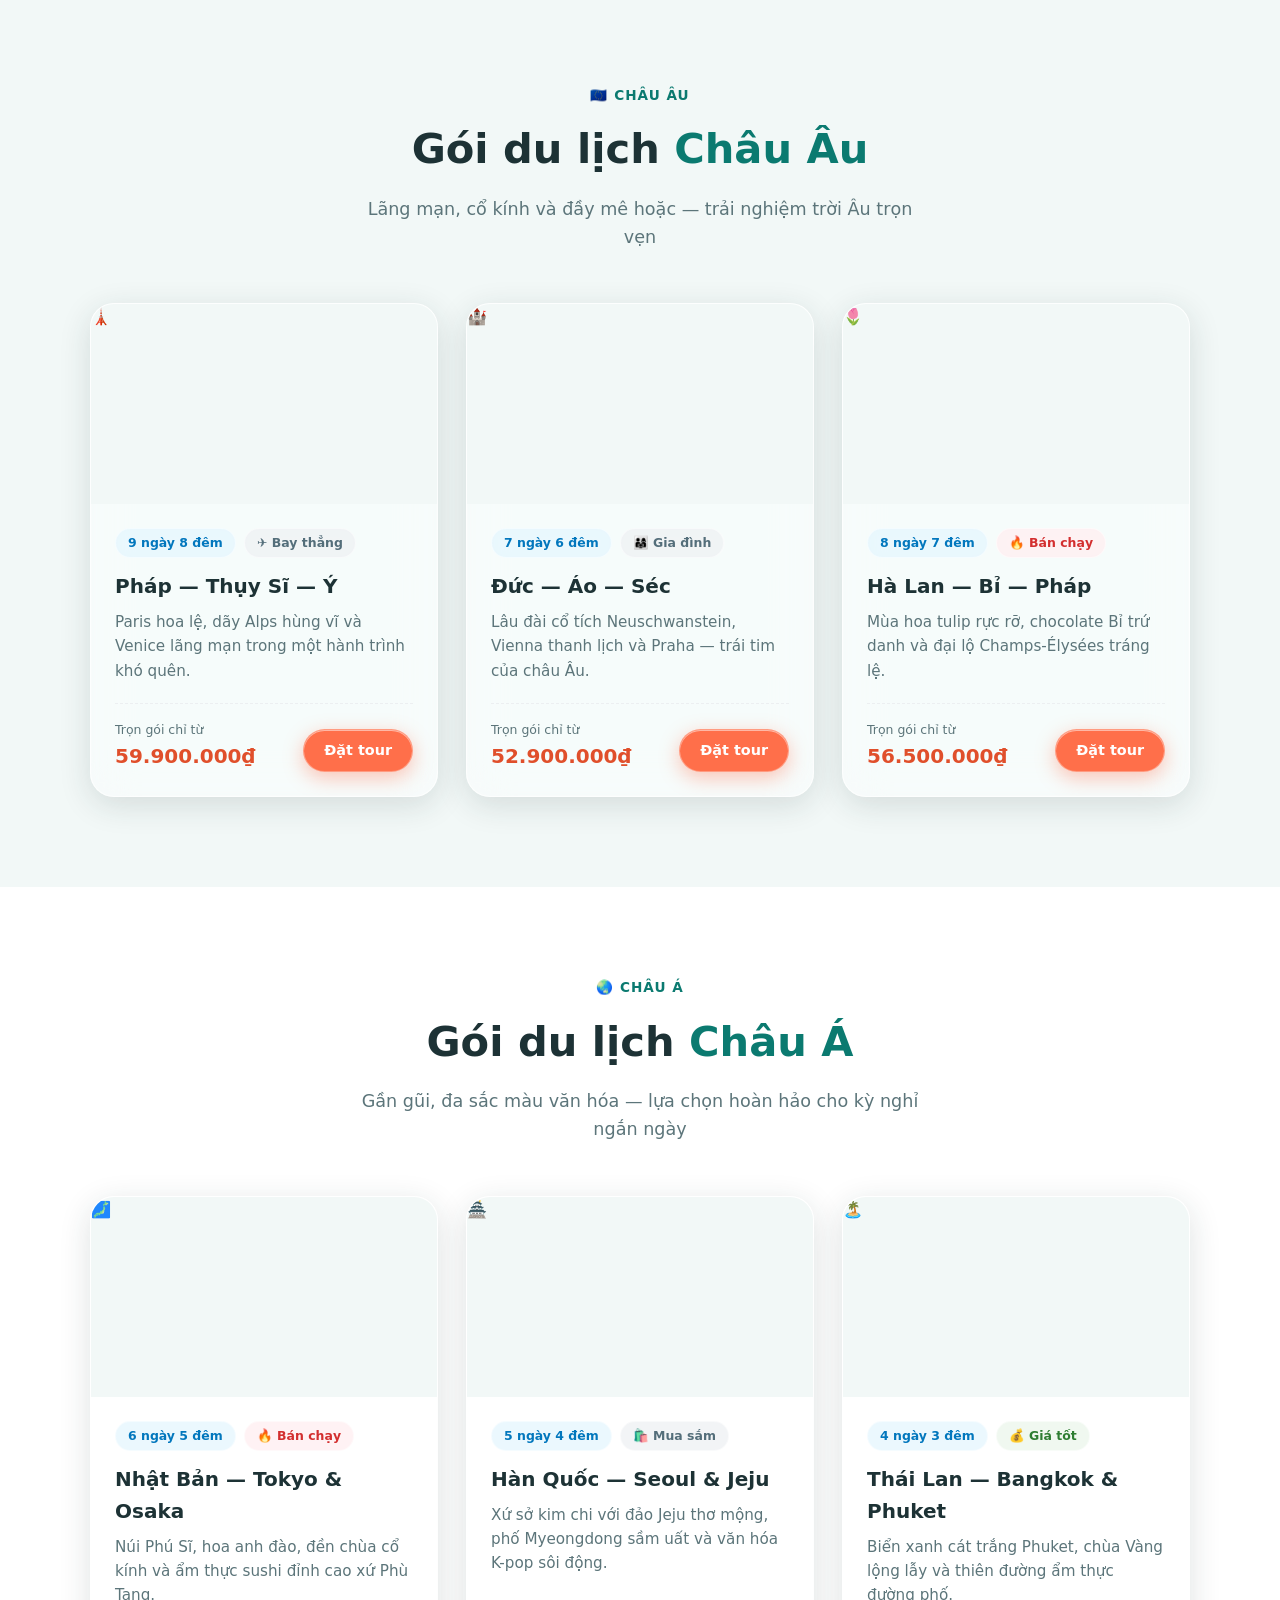
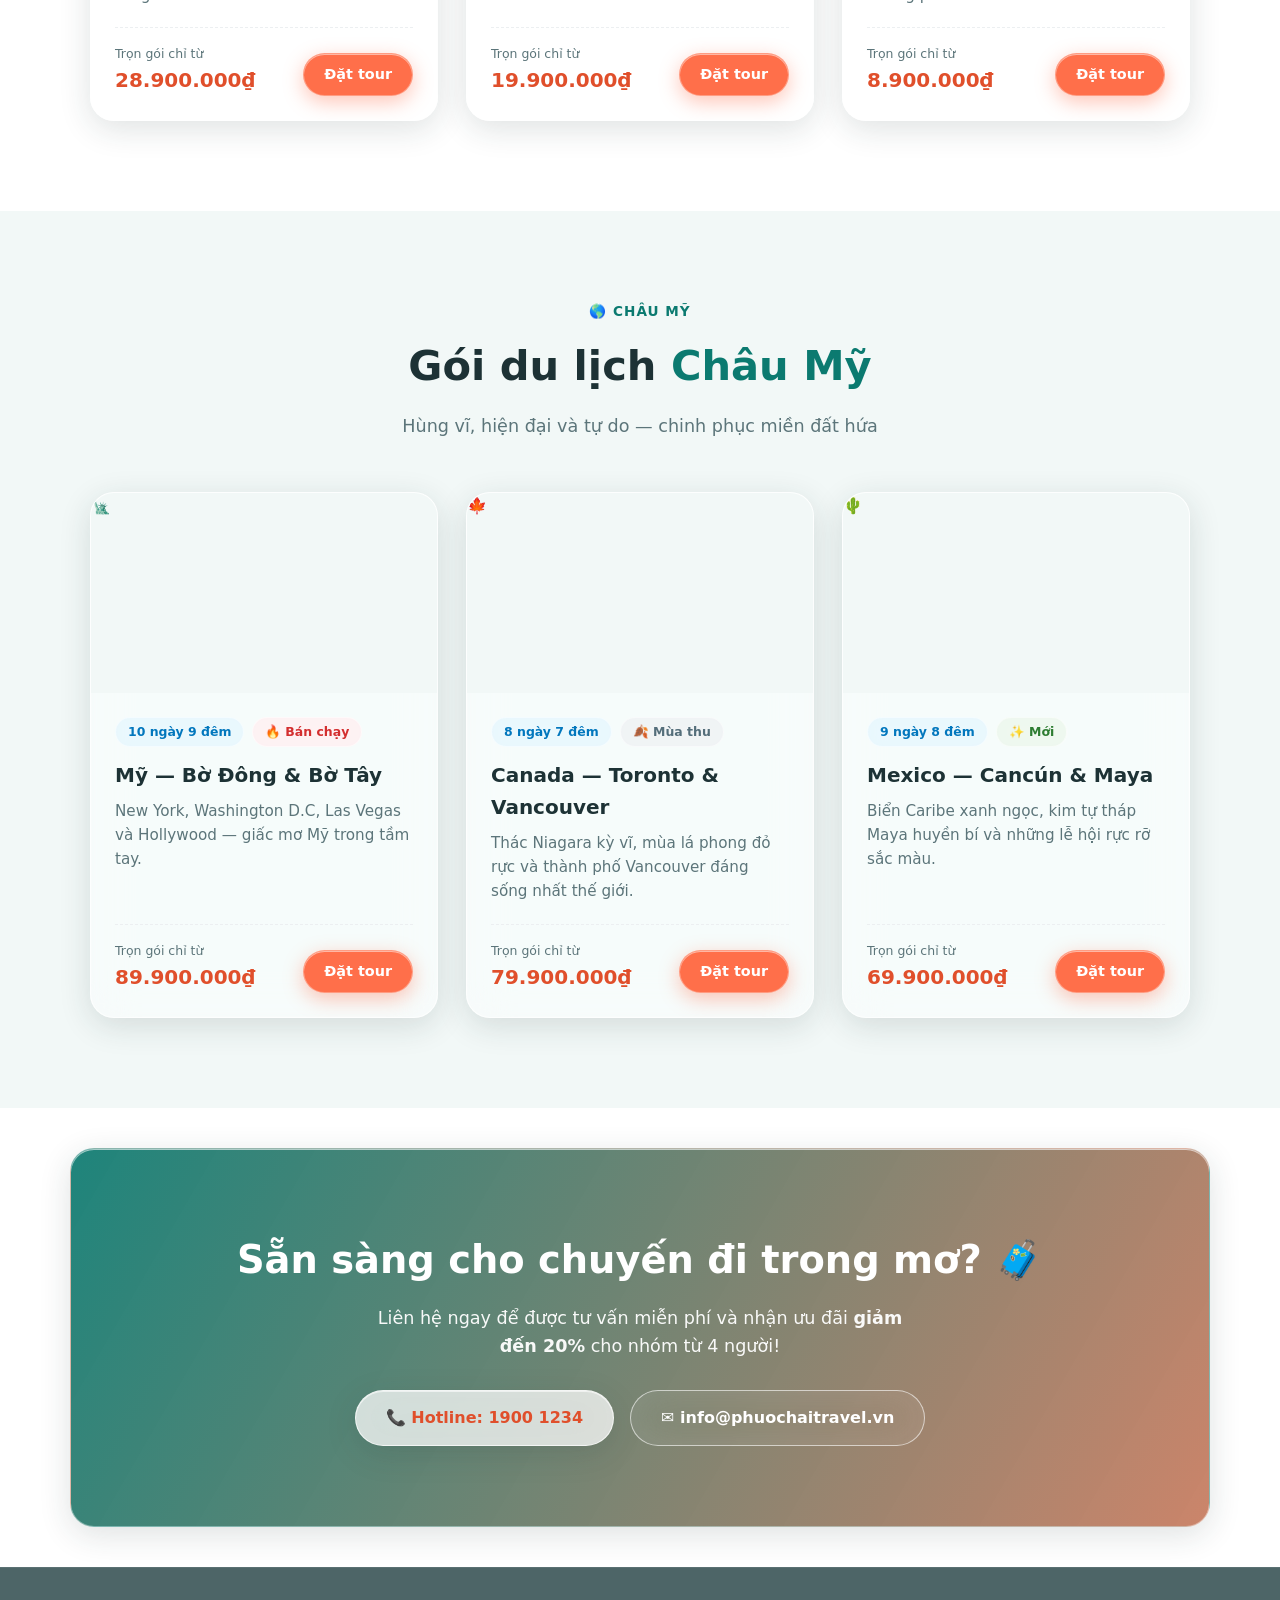
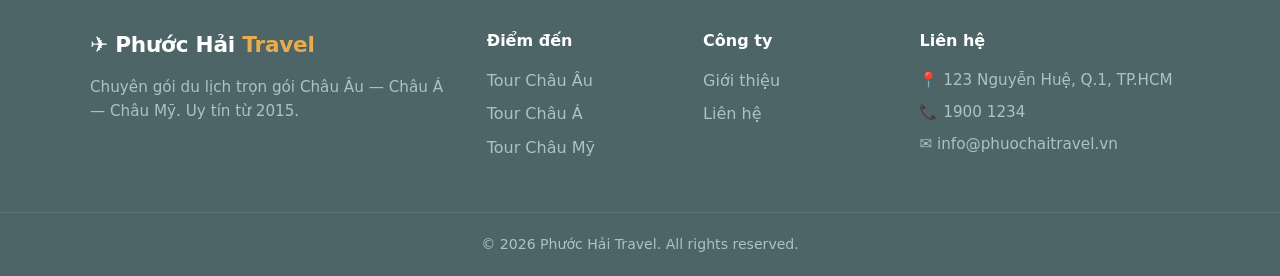
==== commit 509713db: "Merge remote-tracking branch 'origin/Hai' into Hai" ====
--- a/website/index.html
+++ b/website/index.html
@@ -4,36 +4,36 @@
 <head>
   <meta charset="UTF-8">
   <meta name="viewport" content="width=device-width, initial-scale=1.0">
-  <title>Travelola — Du lịch trọn gói khắp thế giới</title>
+  <title>Phước Hải Travel — Du lịch trọn gói khắp thế giới</title>
   <meta name="description"
-    content="Travelola — Chuyên cung cấp các gói du lịch trọn gói Việt Nam, Châu Âu, Châu Á, Châu Mỹ, Châu Úc và Bắc Cực với giá tốt nhất.">
-  <link rel="canonical" href="https://travelola.vn/">
+    content="Phước Hải Travel — Chuyên cung cấp các gói du lịch trọn gói Châu Âu, Châu Á, Châu Mỹ với giá tốt nhất.">
+  <link rel="canonical" href="https://phuochaitravel.vn/">
   <link rel="icon"
-    href="data:image/svg+xml,<svg xmlns='http://www.w3.org/2000/svg' viewBox='0 0 32 32'><rect width='32' height='32' rx='8' fill='%230b7a70'/><text x='16' y='22' font-family='Arial,Helvetica,sans-serif' font-size='18' font-weight='700' fill='white' text-anchor='middle'>T</text></svg>">
+    href="data:image/svg+xml,<svg xmlns='http://www.w3.org/2000/svg' viewBox='0 0 100 100'><text y='.9em' font-size='90'>✈️</text></svg>">
 
   <!-- Open Graph -->
   <meta property="og:type" content="website">
   <meta property="og:locale" content="vi_VN">
-  <meta property="og:title" content="Travelola — Du lịch trọn gói khắp thế giới">
+  <meta property="og:title" content="Phước Hải Travel — Du lịch trọn gói khắp thế giới">
   <meta property="og:description"
-    content="Travelola — Chuyên cung cấp các gói du lịch trọn gói Việt Nam, Châu Âu, Châu Á, Châu Mỹ, Châu Úc và Bắc Cực với giá tốt nhất.">
-  <meta property="og:url" content="https://travelola.vn/">
+    content="Phước Hải Travel — Chuyên cung cấp các gói du lịch trọn gói Châu Âu, Châu Á, Châu Mỹ với giá tốt nhất.">
+  <meta property="og:url" content="https://phuochaitravel.vn/">
 
   <!-- Twitter Card -->
   <meta name="twitter:card" content="summary">
-  <meta name="twitter:title" content="Travelola — Du lịch trọn gói khắp thế giới">
+  <meta name="twitter:title" content="Phước Hải Travel — Du lịch trọn gói khắp thế giới">
   <meta name="twitter:description"
-    content="Travelola — Chuyên cung cấp các gói du lịch trọn gói Việt Nam, Châu Âu, Châu Á, Châu Mỹ, Châu Úc và Bắc Cực với giá tốt nhất.">
+    content="Phước Hải Travel — Chuyên cung cấp các gói du lịch trọn gói Châu Âu, Châu Á, Châu Mỹ với giá tốt nhất.">
 
   <link rel="stylesheet" href="css/style.css">
   <script type="application/ld+json">
   {
     "@context": "https://schema.org",
     "@type": "TravelAgency",
-    "name": "Travelola",
-    "url": "https://travelola.vn/",
+    "name": "Phước Hải Travel",
+    "url": "https://phuochaitravel.vn/",
     "telephone": "+84-1900-1234",
-    "email": "info@travelola.vn",
+    "email": "info@phuochaitravel.vn",
     "address": {
       "@type": "PostalAddress",
       "streetAddress": "123 Nguyễn Huệ, Q.1",
@@ -46,32 +46,19 @@
 
 <body>
 
-  <div class="liquid-bg" aria-hidden="true">
-    <div class="liquid-bg-inner"></div>
-  </div>
-
   <!-- ===== HEADER ===== -->
   <header class="header" id="header">
     <div class="container nav">
-      <a href="/" class="logo">
-        <span class="logo-text">Travel<em>ola</em></span>
+      <a href="#" class="logo">
+        <span class="logo-icon">✈️</span>
+        <span class="logo-text">Phước Hải <em>Travel</em></span>
       </a>
       <nav class="nav-menu" id="navMenu">
-        <a href="/gioi-thieu">Giới thiệu</a>
-        <a href="/viet-nam">Việt Nam</a>
-        <div class="nav-dropdown">
-          <button type="button" class="nav-dropdown-toggle" aria-expanded="false" aria-haspopup="true">
-            Nước ngoài <span class="nav-caret" aria-hidden="true">▾</span>
-          </button>
-          <div class="nav-dropdown-menu">
-            <a href="/chau-au">Châu Âu</a>
-            <a href="/chau-a">Châu Á</a>
-            <a href="/chau-my">Châu Mỹ</a>
-            <a href="/chau-uc">Châu Úc</a>
-            <a href="/chau-bac-cuc">Bắc Cực</a>
-          </div>
-        </div>
-        <a href="/lien-he" class="btn btn-small">Liên hệ ngay</a>
+        <a href="#gioi-thieu">Giới thiệu</a>
+        <a href="#chau-au">Châu Âu</a>
+        <a href="#chau-a">Châu Á</a>
+        <a href="#chau-my">Châu Mỹ</a>
+        <a href="#lien-he" class="btn btn-small">Liên hệ ngay</a>
       </nav>
       <button class="nav-toggle" id="navToggle" aria-label="Mở menu" aria-expanded="false" aria-controls="navMenu">☰</button>
     </div>
@@ -85,12 +72,12 @@
     <div class="hero-decor hero-decor-4" aria-hidden="true">🗽</div>
     <div class="container hero-content">
       <p class="hero-badge">🌏 Hơn 10.000 khách hàng tin tưởng</p>
-      <h1>Khám phá thế giới cùng<br><span class="gradient-text">Travelola</span></h1>
+      <h1>Khám phá thế giới cùng<br><span class="gradient-text">Phước Hải Travel</span></h1>
       <p class="hero-sub">Gói du lịch <strong>trọn gói</strong> — bao gồm vé máy bay, khách sạn, ăn uống &amp; hướng dẫn
         viên. Bạn chỉ cần xách vali lên và đi!</p>
       <div class="hero-actions">
-        <a href="/chau-au" class="btn btn-primary">Xem các tour ngay 🚀</a>
-        <a href="/gioi-thieu" class="btn btn-outline">Về chúng tôi</a>
+        <a href="#chau-au" class="btn btn-primary">Xem các tour ngay 🚀</a>
+        <a href="#gioi-thieu" class="btn btn-outline">Về chúng tôi</a>
       </div>
       <div class="hero-stats">
         <div class="stat"><strong>120+</strong><span>Tour trọn gói</span></div>
@@ -98,58 +85,204 @@
         <div class="stat"><strong>98%</strong><span>Khách hài lòng</span></div>
       </div>
     </div>
+    <svg class="hero-wave" viewBox="0 0 1440 120" preserveAspectRatio="none">
+      <path d="M0,64 C360,120 720,0 1080,48 C1260,72 1380,60 1440,48 L1440,120 L0,120 Z" fill="#ffffff" />
+    </svg>
   </section>
 
   <!-- ===== GIỚI THIỆU ===== -->
-  <section class="section" id="ve-chung-toi">
+  <section class="section" id="gioi-thieu">
     <div class="container">
-      <p class="section-tag">🏢 Về Travelola</p>
-      <h2 class="section-title">Đồng hành cùng bạn <span class="gradient-text">từ năm 2015</span></h2>
-      <p class="section-sub">Thương hiệu du lịch trọn gói được hơn 10.000 khách hàng tin chọn, với đội ngũ hướng dẫn viên tận tâm và cam kết trọn gói — không phát sinh chi phí.</p>
-      <div style="text-align:center">
-        <a href="/gioi-thieu" class="btn btn-primary">Tìm hiểu thêm về chúng tôi →</a>
-      </div>
-    </div>
-  </section>
-
-  <!-- ===== ĐIỂM ĐẾN NỔI BẬT ===== -->
-  <section class="section section-alt" id="diem-den">
+      <p class="section-tag">🏢 Về chúng tôi</p>
+      <h2 class="section-title">Giới thiệu <span class="gradient-text">Phước Hải Travel</span></h2>
+      <p class="section-sub">Đồng hành cùng bạn trên mọi hành trình từ năm 2015</p>
+
+      <div class="about-grid">
+        <div class="about-card">
+          <div class="about-icon" style="background:#fff3e0">🎯</div>
+          <h3>Sứ mệnh</h3>
+          <p>Mang đến những chuyến đi trọn vẹn, an toàn và đáng nhớ với chi phí hợp lý nhất cho mọi gia đình Việt.</p>
+        </div>
+        <div class="about-card">
+          <div class="about-icon" style="background:#e0f7fa">💎</div>
+          <h3>Trọn gói — Không phát sinh</h3>
+          <p>Vé máy bay, visa, khách sạn 4-5 sao, ăn uống và vé tham quan đều nằm trong một mức giá duy nhất.</p>
+        </div>
+        <div class="about-card">
+          <div class="about-icon" style="background:#f3e5f5">🧑‍✈️</div>
+          <h3>Hướng dẫn viên tận tâm</h3>
+          <p>Đội ngũ HDV giàu kinh nghiệm, thông thạo ngôn ngữ bản địa, chăm sóc bạn 24/7 suốt hành trình.</p>
+        </div>
+        <div class="about-card">
+          <div class="about-icon" style="background:#e8f5e9">🛡️</div>
+          <h3>An tâm tuyệt đối</h3>
+          <p>Bảo hiểm du lịch toàn cầu, hỗ trợ khẩn cấp và chính sách hoàn tiền minh bạch, rõ ràng.</p>
+        </div>
+      </div>
+    </div>
+  </section>
+
+  <!-- ===== TOUR CHÂU ÂU ===== -->
+  <section class="section section-alt" id="chau-au">
     <div class="container">
-      <p class="section-tag">🧭 Khám phá</p>
-      <h2 class="section-title">Chọn <span class="gradient-text">điểm đến</span> mơ ước của bạn</h2>
-      <p class="section-sub">Mỗi vùng đất là một hành trình riêng — nhấn vào để xem các gói tour trọn gói</p>
-
-      <div class="about-grid">
-        <a href="/viet-nam" class="about-card">
-          <div class="about-icon" style="background:#ffebee">🍜</div>
-          <h3>Tour Việt Nam</h3>
-          <p>Hà Nội, Sapa, Huế, Đà Nẵng, Nha Trang, Sài Gòn — vẻ đẹp quê hương trong tầm tay.</p>
-        </a>
-        <a href="/chau-au" class="about-card">
-          <div class="about-icon" style="background:#e0f7fa">🏰</div>
-          <h3>Tour Châu Âu</h3>
-          <p>Pháp, Đức, Hà Lan... lãng mạn và cổ kính trong từng hành trình.</p>
-        </a>
-        <a href="/chau-a" class="about-card">
-          <div class="about-icon" style="background:#f3e5f5">⛩️</div>
-          <h3>Tour Châu Á</h3>
-          <p>Nhật Bản, Hàn Quốc, Thái Lan — gần gũi và đa sắc màu văn hóa.</p>
-        </a>
-        <a href="/chau-my" class="about-card">
-          <div class="about-icon" style="background:#e8f5e9">🗽</div>
-          <h3>Tour Châu Mỹ</h3>
-          <p>Mỹ, Canada, Mexico — hùng vĩ, hiện đại và tự do khám phá.</p>
-        </a>
-        <a href="/chau-uc" class="about-card">
-          <div class="about-icon" style="background:#fce4ec">🐨</div>
-          <h3>Tour Châu Úc</h3>
-          <p>Sydney sôi động, New Zealand hùng vĩ và rạn san hô kỳ diệu.</p>
-        </a>
-        <a href="/chau-bac-cuc" class="about-card">
-          <div class="about-icon" style="background:#e3f2fd">❄️</div>
-          <h3>Tour Bắc Cực</h3>
-          <p>Cực quang huyền ảo, băng tuyết bất tận — thám hiểm có một không hai.</p>
-        </a>
+      <p class="section-tag">🇪🇺 Châu Âu</p>
+      <h2 class="section-title">Gói du lịch <span class="gradient-text">Châu Âu</span></h2>
+      <p class="section-sub">Lãng mạn, cổ kính và đầy mê hoặc — trải nghiệm trời Âu trọn vẹn</p>
+
+      <div class="tour-grid">
+        <article class="tour-card">
+          <div class="tour-img europe-1"><span>🗼</span></div>
+          <div class="tour-body">
+            <div class="tour-meta"><span class="chip chip-blue">9 ngày 8 đêm</span><span class="chip chip-gray">✈️ Bay
+                thẳng</span></div>
+            <h3>Pháp — Thụy Sĩ — Ý</h3>
+            <p>Paris hoa lệ, dãy Alps hùng vĩ và Venice lãng mạn trong một hành trình khó quên.</p>
+            <div class="tour-footer">
+              <div class="price"><span>Trọn gói chỉ từ</span><strong>59.900.000₫</strong></div>
+              <a href="#lien-he" class="btn btn-small btn-primary">Đặt tour</a>
+            </div>
+          </div>
+        </article>
+        <article class="tour-card">
+          <div class="tour-img europe-2"><span>🏰</span></div>
+          <div class="tour-body">
+            <div class="tour-meta"><span class="chip chip-blue">7 ngày 6 đêm</span><span class="chip chip-gray">👨‍👩‍👧
+                Gia đình</span></div>
+            <h3>Đức — Áo — Séc</h3>
+            <p>Lâu đài cổ tích Neuschwanstein, Vienna thanh lịch và Praha — trái tim của châu Âu.</p>
+            <div class="tour-footer">
+              <div class="price"><span>Trọn gói chỉ từ</span><strong>52.900.000₫</strong></div>
+              <a href="#lien-he" class="btn btn-small btn-primary">Đặt tour</a>
+            </div>
+          </div>
+        </article>
+        <article class="tour-card">
+          <div class="tour-img europe-3"><span>🌷</span></div>
+          <div class="tour-body">
+            <div class="tour-meta"><span class="chip chip-blue">8 ngày 7 đêm</span><span class="chip chip-hot">🔥 Bán
+                chạy</span></div>
+            <h3>Hà Lan — Bỉ — Pháp</h3>
+            <p>Mùa hoa tulip rực rỡ, chocolate Bỉ trứ danh và đại lộ Champs-Élysées tráng lệ.</p>
+            <div class="tour-footer">
+              <div class="price"><span>Trọn gói chỉ từ</span><strong>56.500.000₫</strong></div>
+              <a href="#lien-he" class="btn btn-small btn-primary">Đặt tour</a>
+            </div>
+          </div>
+        </article>
+      </div>
+    </div>
+  </section>
+
+  <!-- ===== TOUR CHÂU Á ===== -->
+  <section class="section" id="chau-a">
+    <div class="container">
+      <p class="section-tag">🌏 Châu Á</p>
+      <h2 class="section-title">Gói du lịch <span class="gradient-text">Châu Á</span></h2>
+      <p class="section-sub">Gần gũi, đa sắc màu văn hóa — lựa chọn hoàn hảo cho kỳ nghỉ ngắn ngày</p>
+
+      <div class="tour-grid">
+        <article class="tour-card">
+          <div class="tour-img asia-1"><span>🗾</span></div>
+          <div class="tour-body">
+            <div class="tour-meta"><span class="chip chip-blue">6 ngày 5 đêm</span><span class="chip chip-hot">🔥 Bán
+                chạy</span></div>
+            <h3>Nhật Bản — Tokyo &amp; Osaka</h3>
+            <p>Núi Phú Sĩ, hoa anh đào, đền chùa cổ kính và ẩm thực sushi đỉnh cao xứ Phù Tang.</p>
+            <div class="tour-footer">
+              <div class="price"><span>Trọn gói chỉ từ</span><strong>28.900.000₫</strong></div>
+              <a href="#lien-he" class="btn btn-small btn-primary">Đặt tour</a>
+            </div>
+          </div>
+        </article>
+        <article class="tour-card">
+          <div class="tour-img asia-2"><span>🏯</span></div>
+          <div class="tour-body">
+            <div class="tour-meta"><span class="chip chip-blue">5 ngày 4 đêm</span><span class="chip chip-gray">🛍️ Mua
+                sắm</span></div>
+            <h3>Hàn Quốc — Seoul &amp; Jeju</h3>
+            <p>Xứ sở kim chi với đảo Jeju thơ mộng, phố Myeongdong sầm uất và văn hóa K-pop sôi động.</p>
+            <div class="tour-footer">
+              <div class="price"><span>Trọn gói chỉ từ</span><strong>19.900.000₫</strong></div>
+              <a href="#lien-he" class="btn btn-small btn-primary">Đặt tour</a>
+            </div>
+          </div>
+        </article>
+        <article class="tour-card">
+          <div class="tour-img asia-3"><span>🏝️</span></div>
+          <div class="tour-body">
+            <div class="tour-meta"><span class="chip chip-blue">4 ngày 3 đêm</span><span class="chip chip-green">💰 Giá
+                tốt</span></div>
+            <h3>Thái Lan — Bangkok &amp; Phuket</h3>
+            <p>Biển xanh cát trắng Phuket, chùa Vàng lộng lẫy và thiên đường ẩm thực đường phố.</p>
+            <div class="tour-footer">
+              <div class="price"><span>Trọn gói chỉ từ</span><strong>8.900.000₫</strong></div>
+              <a href="#lien-he" class="btn btn-small btn-primary">Đặt tour</a>
+            </div>
+          </div>
+        </article>
+      </div>
+    </div>
+  </section>
+
+  <!-- ===== TOUR CHÂU MỸ ===== -->
+  <section class="section section-alt" id="chau-my">
+    <div class="container">
+      <p class="section-tag">🌎 Châu Mỹ</p>
+      <h2 class="section-title">Gói du lịch <span class="gradient-text">Châu Mỹ</span></h2>
+      <p class="section-sub">Hùng vĩ, hiện đại và tự do — chinh phục miền đất hứa</p>
+
+      <div class="tour-grid">
+        <article class="tour-card">
+          <div class="tour-img america-1"><span>🗽</span></div>
+          <div class="tour-body">
+            <div class="tour-meta"><span class="chip chip-blue">10 ngày 9 đêm</span><span class="chip chip-hot">🔥 Bán
+                chạy</span></div>
+            <h3>Mỹ — Bờ Đông &amp; Bờ Tây</h3>
+            <p>New York, Washington D.C, Las Vegas và Hollywood — giấc mơ Mỹ trong tầm tay.</p>
+            <div class="tour-footer">
+              <div class="price"><span>Trọn gói chỉ từ</span><strong>89.900.000₫</strong></div>
+              <a href="#lien-he" class="btn btn-small btn-primary">Đặt tour</a>
+            </div>
+          </div>
+        </article>
+        <article class="tour-card">
+          <div class="tour-img america-2"><span>🍁</span></div>
+          <div class="tour-body">
+            <div class="tour-meta"><span class="chip chip-blue">8 ngày 7 đêm</span><span class="chip chip-gray">🍂 Mùa
+                thu</span></div>
+            <h3>Canada — Toronto &amp; Vancouver</h3>
+            <p>Thác Niagara kỳ vĩ, mùa lá phong đỏ rực và thành phố Vancouver đáng sống nhất thế giới.</p>
+            <div class="tour-footer">
+              <div class="price"><span>Trọn gói chỉ từ</span><strong>79.900.000₫</strong></div>
+              <a href="#lien-he" class="btn btn-small btn-primary">Đặt tour</a>
+            </div>
+          </div>
+        </article>
+        <article class="tour-card">
+          <div class="tour-img america-3"><span>🌵</span></div>
+          <div class="tour-body">
+            <div class="tour-meta"><span class="chip chip-blue">9 ngày 8 đêm</span><span class="chip chip-green">✨
+                Mới</span></div>
+            <h3>Mexico — Cancún &amp; Maya</h3>
+            <p>Biển Caribe xanh ngọc, kim tự tháp Maya huyền bí và những lễ hội rực rỡ sắc màu.</p>
+            <div class="tour-footer">
+              <div class="price"><span>Trọn gói chỉ từ</span><strong>69.900.000₫</strong></div>
+              <a href="#lien-he" class="btn btn-small btn-primary">Đặt tour</a>
+            </div>
+          </div>
+        </article>
+      </div>
+    </div>
+  </section>
+
+  <!-- ===== CTA / LIÊN HỆ ===== -->
+  <section class="cta" id="lien-he">
+    <div class="container cta-inner">
+      <h2>Sẵn sàng cho chuyến đi trong mơ? 🧳</h2>
+      <p>Liên hệ ngay để được tư vấn miễn phí và nhận ưu đãi <strong>giảm đến 20%</strong> cho nhóm từ 4 người!</p>
+      <div class="cta-actions">
+        <a href="tel:19001234" class="btn btn-white">📞 Hotline: 1900 1234</a>
+        <a href="mailto:info@phuochaitravel.vn" class="btn btn-outline-white">✉️ info@phuochaitravel.vn</a>
       </div>
     </div>
   </section>
@@ -158,34 +291,31 @@
   <footer class="footer">
     <div class="container footer-grid">
       <div>
-        <a href="/" class="logo logo-footer">Travel<em>ola</em></a>
-        <p>Chuyên gói du lịch trọn gói khắp thế giới. Uy tín từ 2015.</p>
+        <a href="#" class="logo logo-footer"><span class="logo-icon">✈️</span> Phước Hải <em>Travel</em></a>
+        <p>Chuyên gói du lịch trọn gói Châu Âu — Châu Á — Châu Mỹ. Uy tín từ 2015.</p>
       </div>
       <div>
         <h4>Điểm đến</h4>
-        <a href="/viet-nam">Tour Việt Nam</a>
-        <a href="/chau-au">Tour Châu Âu</a>
-        <a href="/chau-a">Tour Châu Á</a>
-        <a href="/chau-my">Tour Châu Mỹ</a>
-        <a href="/chau-uc">Tour Châu Úc</a>
-        <a href="/chau-bac-cuc">Tour Bắc Cực</a>
+        <a href="#chau-au">Tour Châu Âu</a>
+        <a href="#chau-a">Tour Châu Á</a>
+        <a href="#chau-my">Tour Châu Mỹ</a>
       </div>
       <div>
         <h4>Công ty</h4>
-        <a href="/gioi-thieu">Giới thiệu</a>
-        <a href="/lien-he">Liên hệ</a>
+        <a href="#gioi-thieu">Giới thiệu</a>
+        <a href="#lien-he">Liên hệ</a>
       </div>
       <div>
         <h4>Liên hệ</h4>
         <p>📍 123 Nguyễn Huệ, Q.1, TP.HCM</p>
         <p>📞 1900 1234</p>
-        <p>✉️ info@travelola.vn</p>
-      </div>
-    </div>
-    <div class="footer-bottom">© 2026 Travelola. All rights reserved.</div>
+        <p>✉️ info@phuochaitravel.vn</p>
+      </div>
+    </div>
+    <div class="footer-bottom">© 2026 Phước Hải Travel. All rights reserved.</div>
   </footer>
 
   <script src="js/main.js" defer></script>
 </body>
 
-</html>
+</html>
